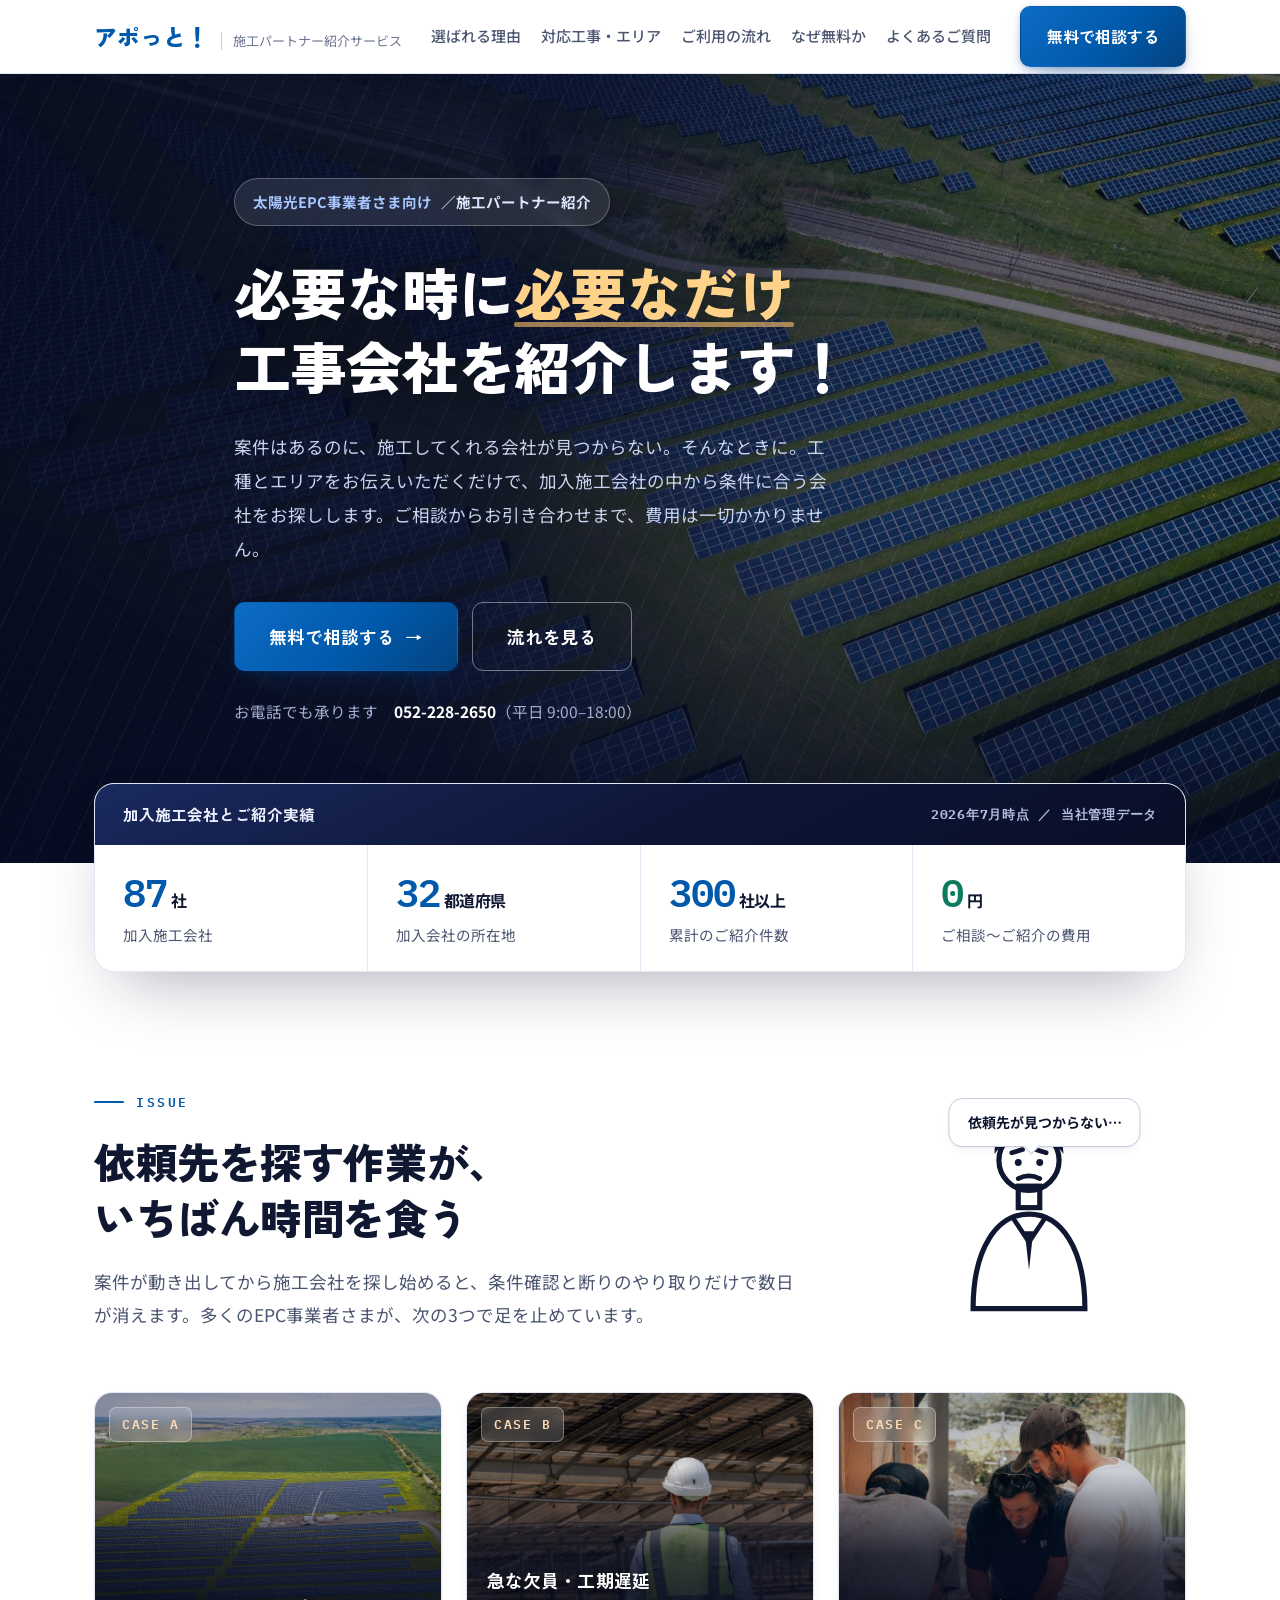
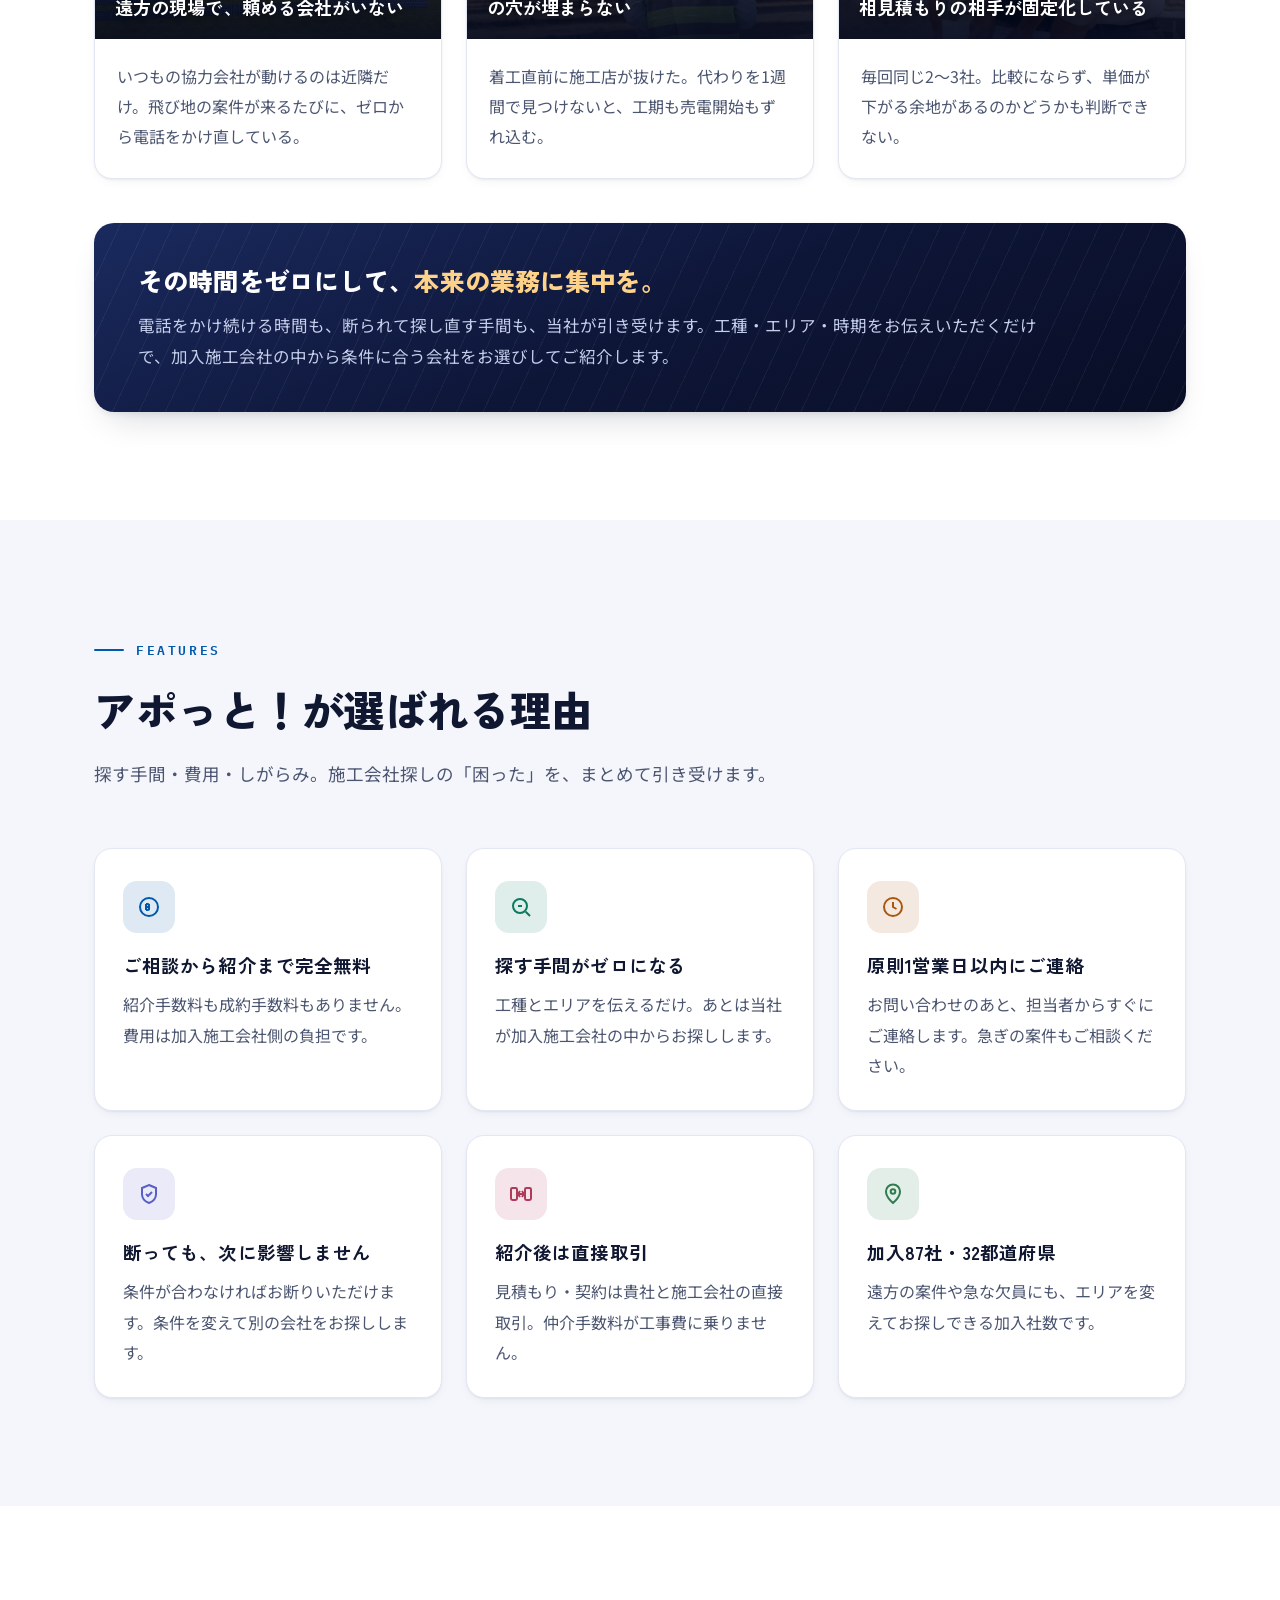
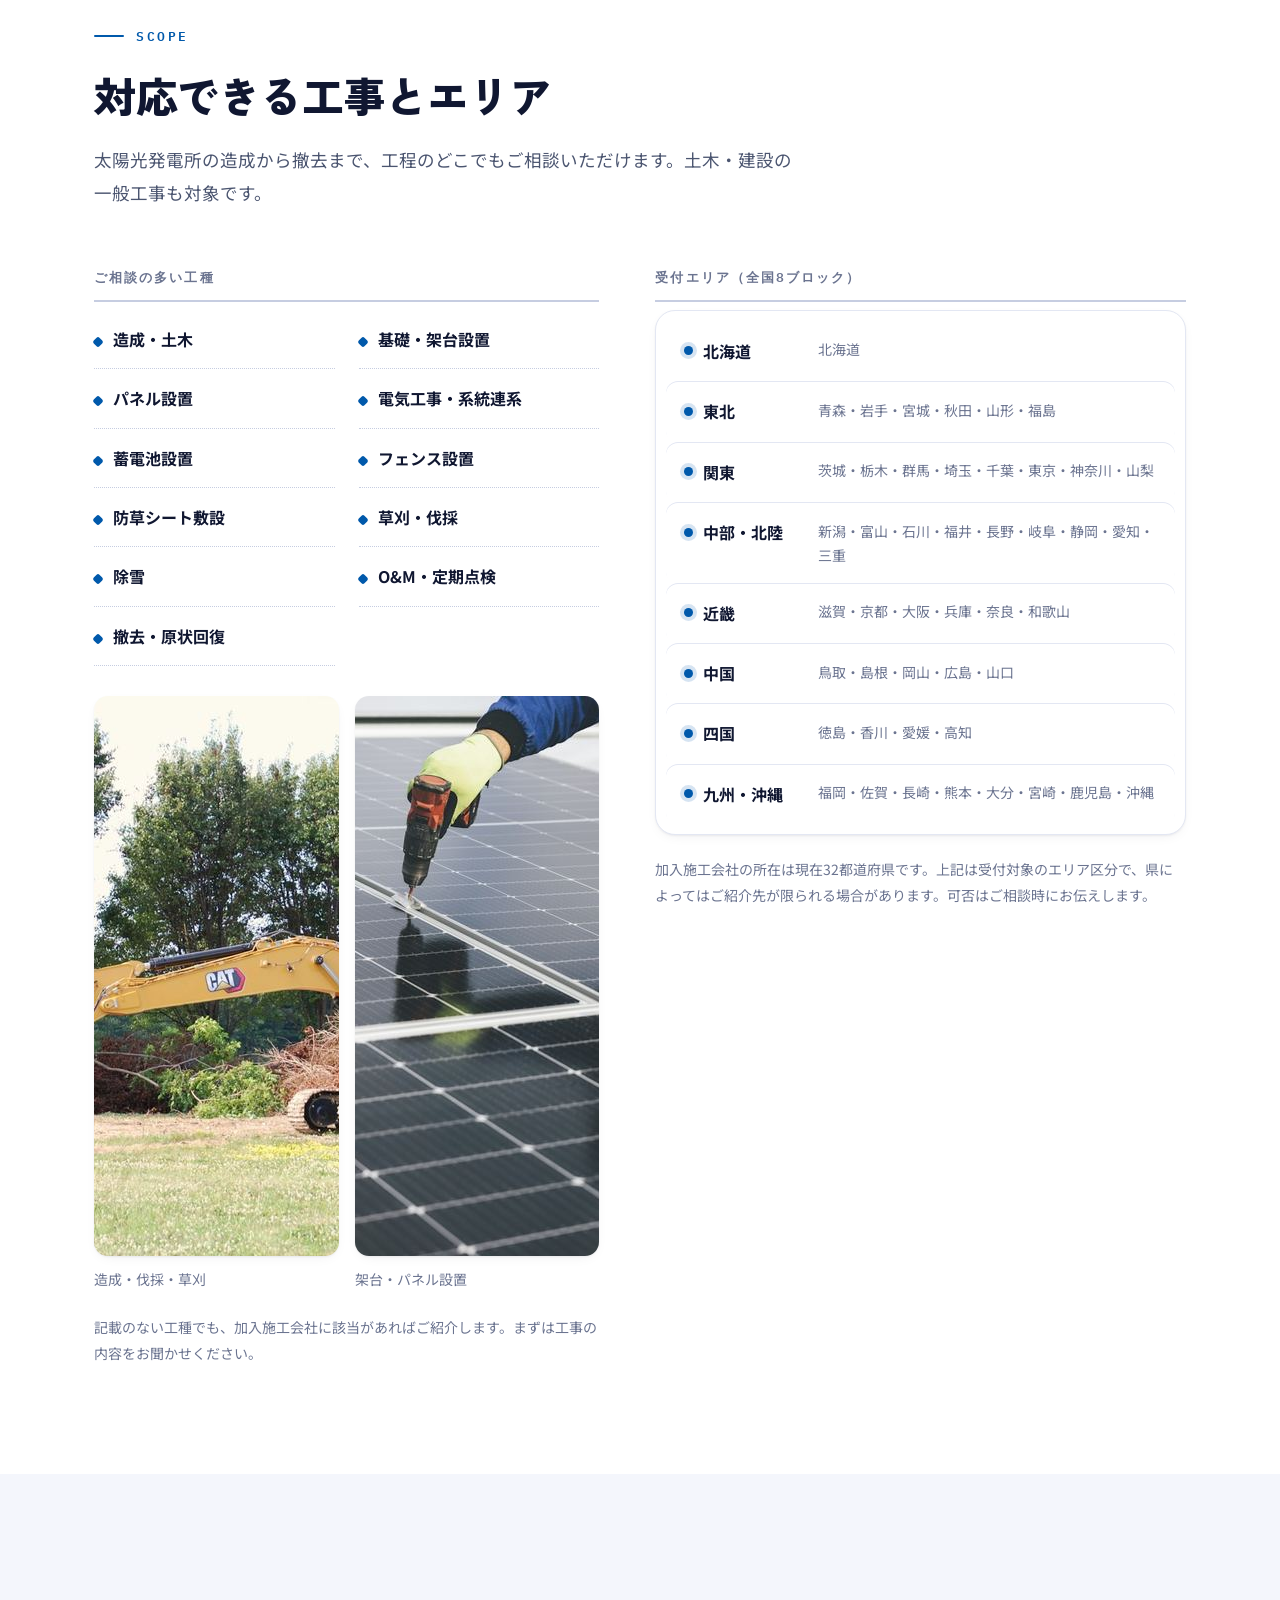
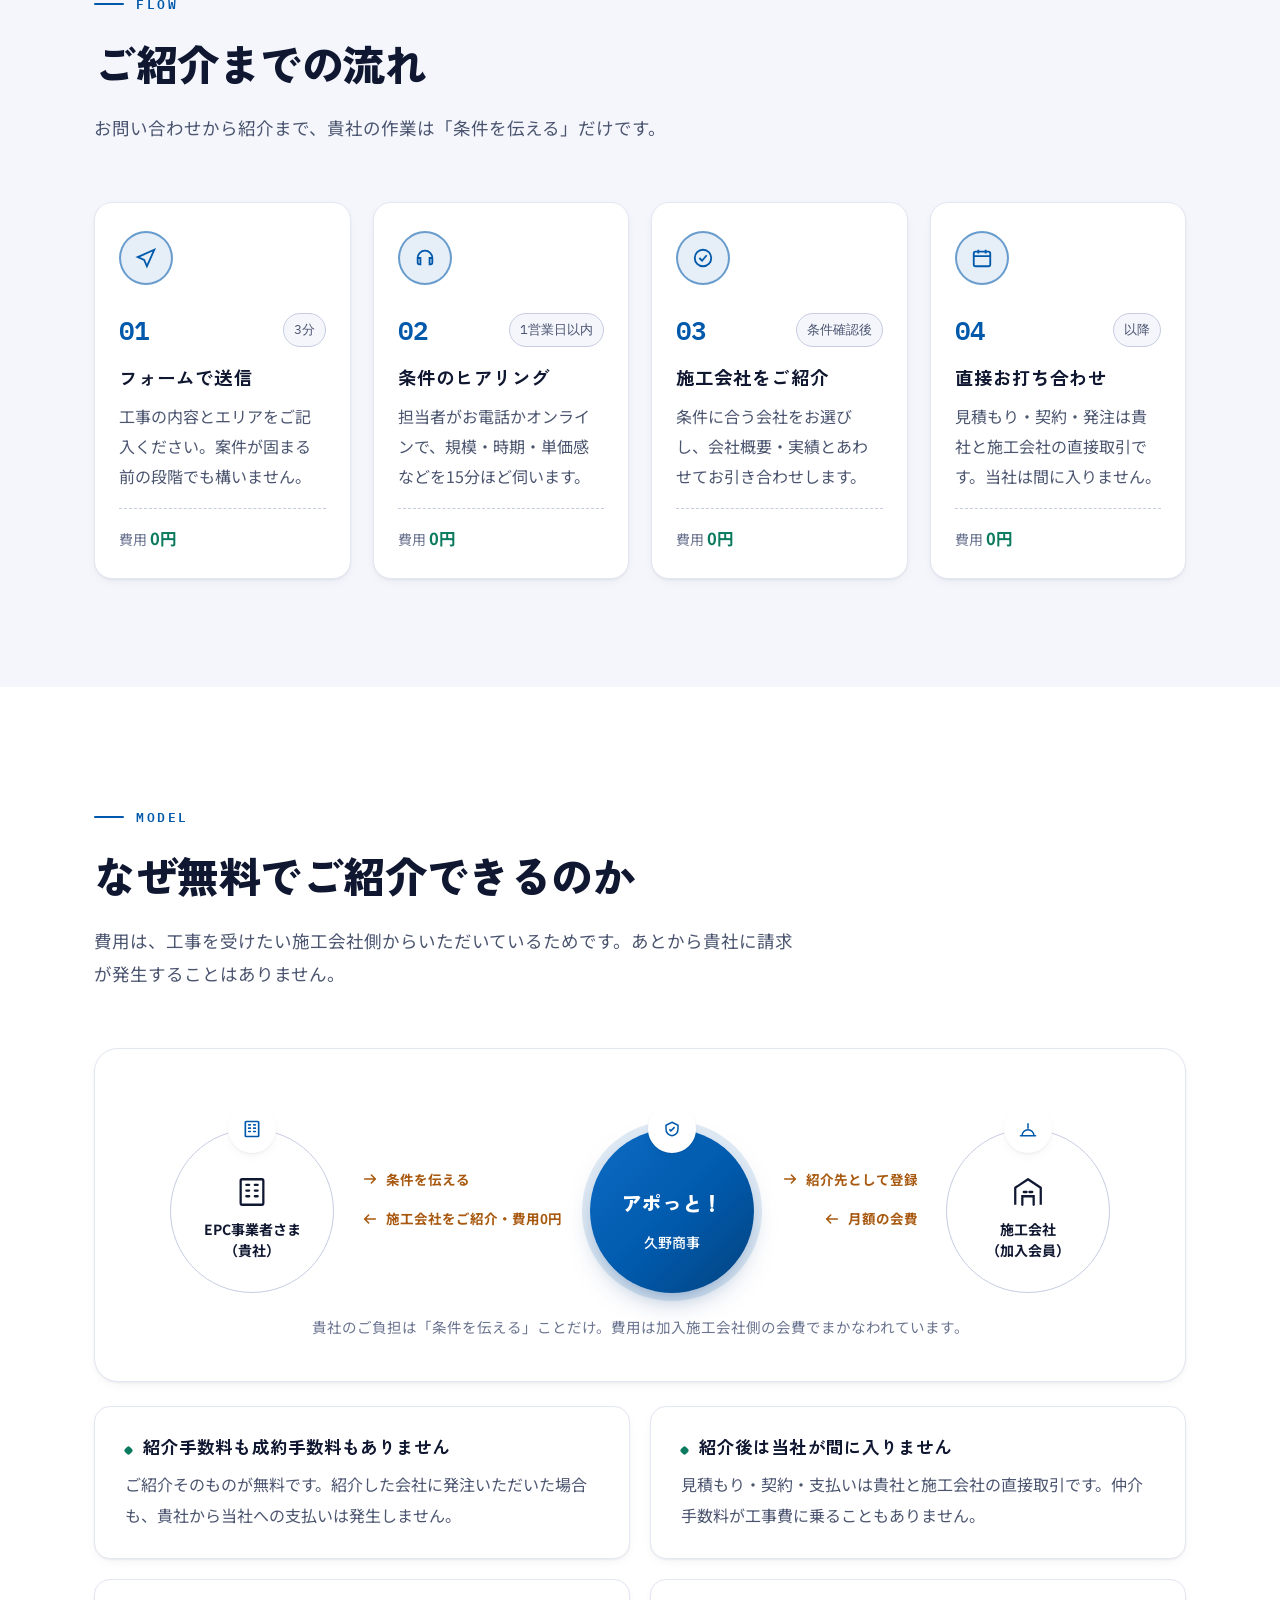
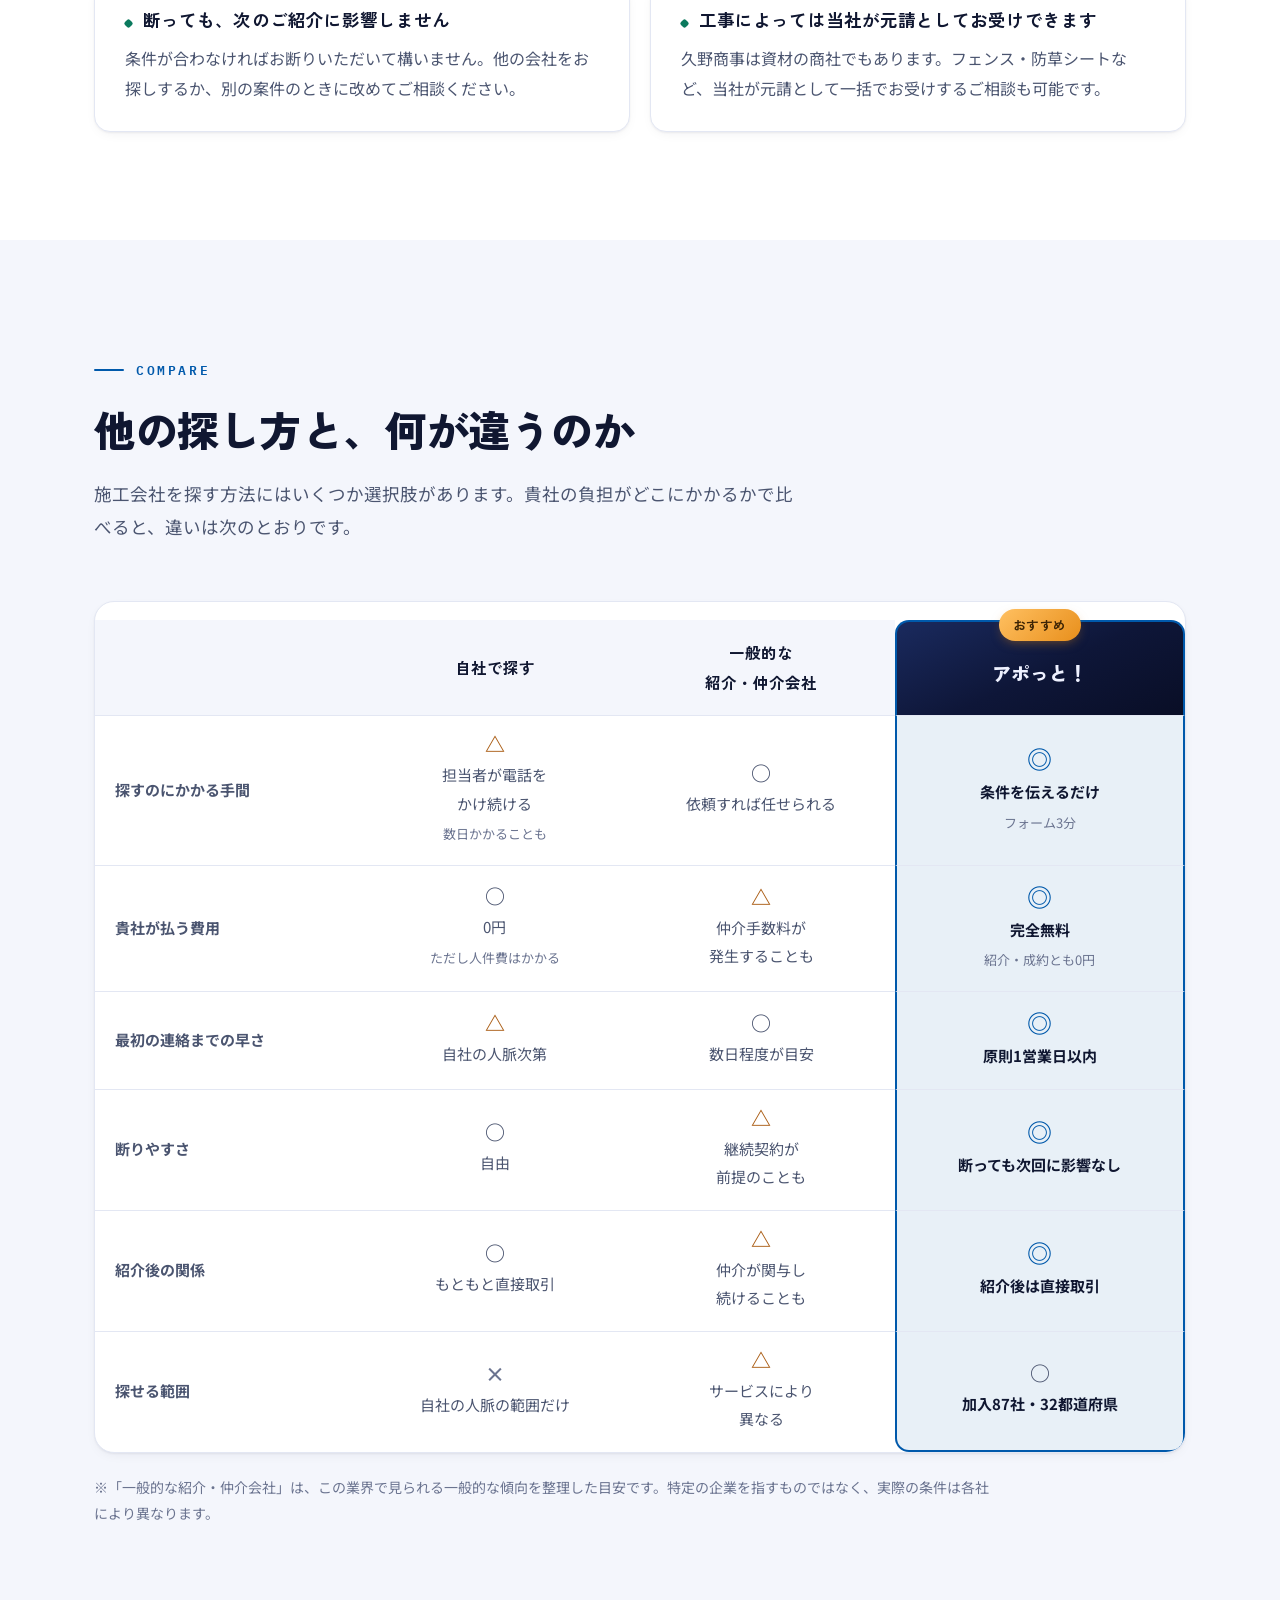
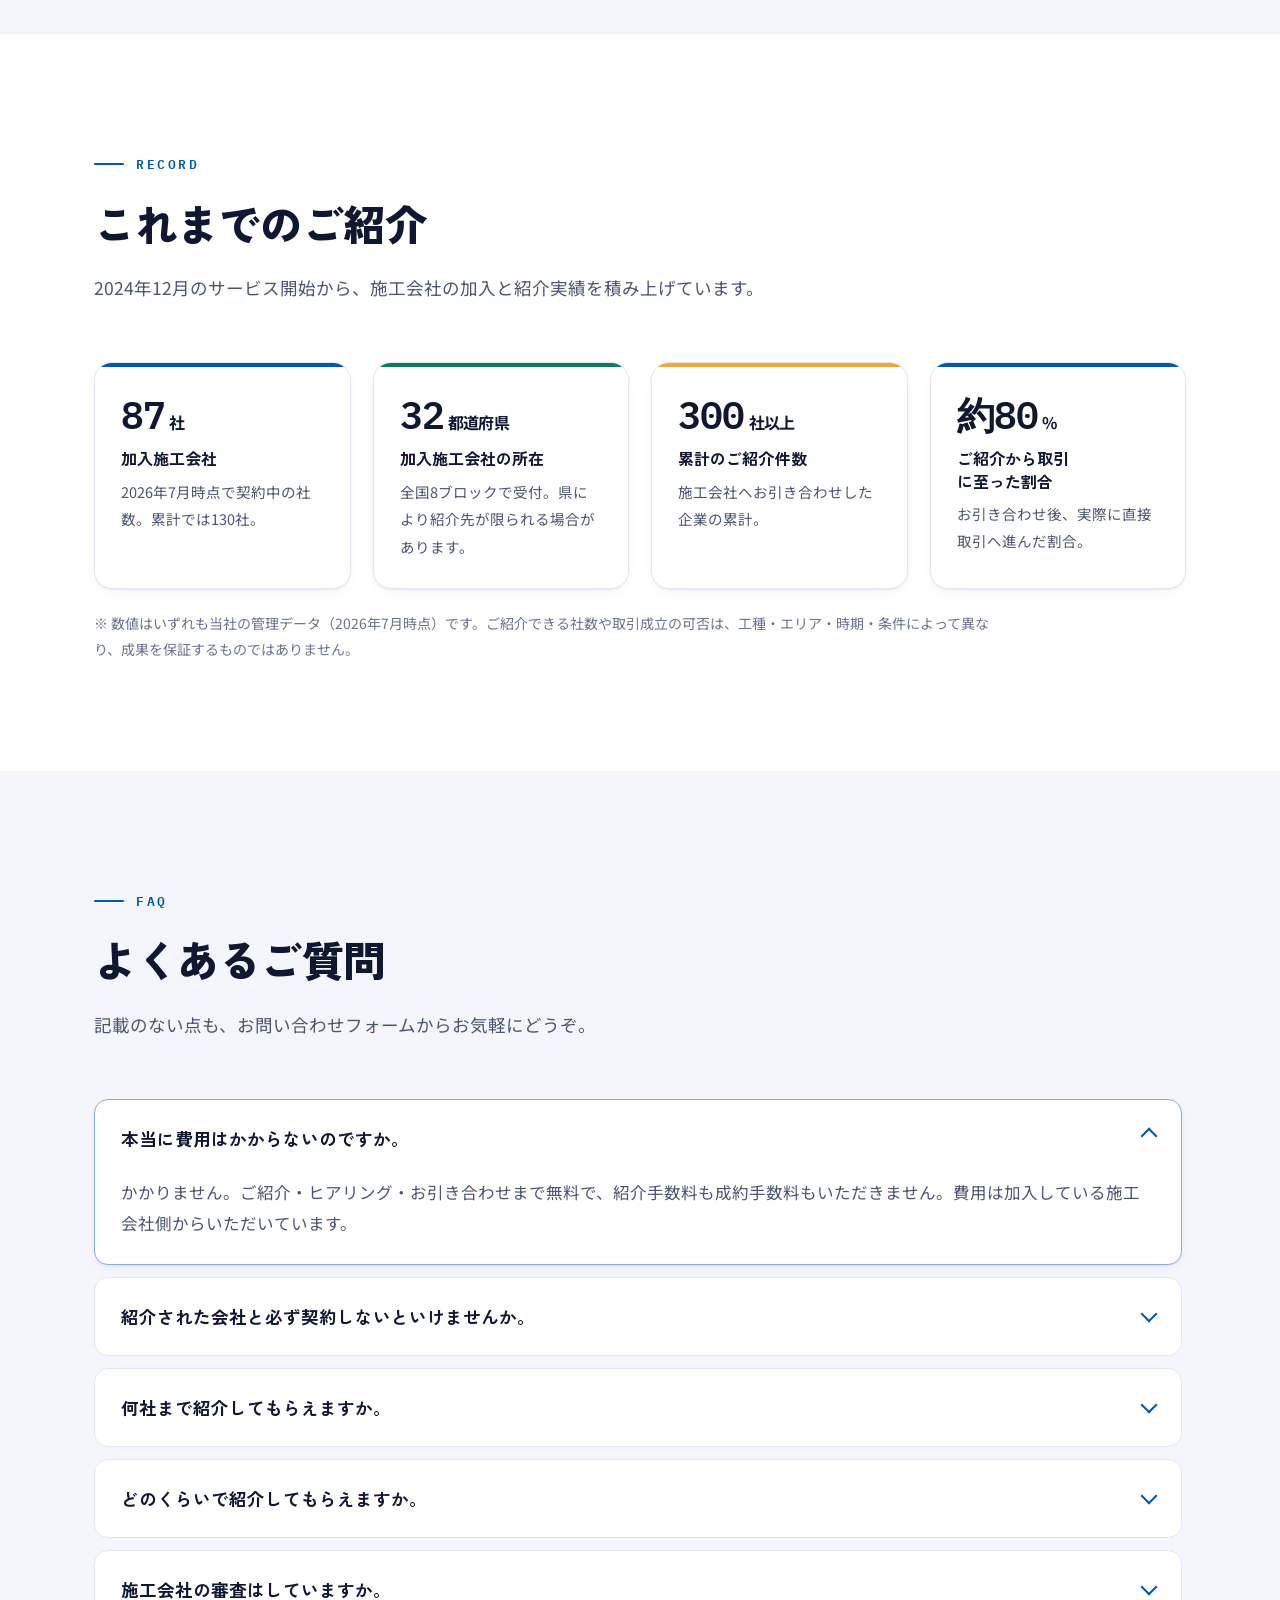
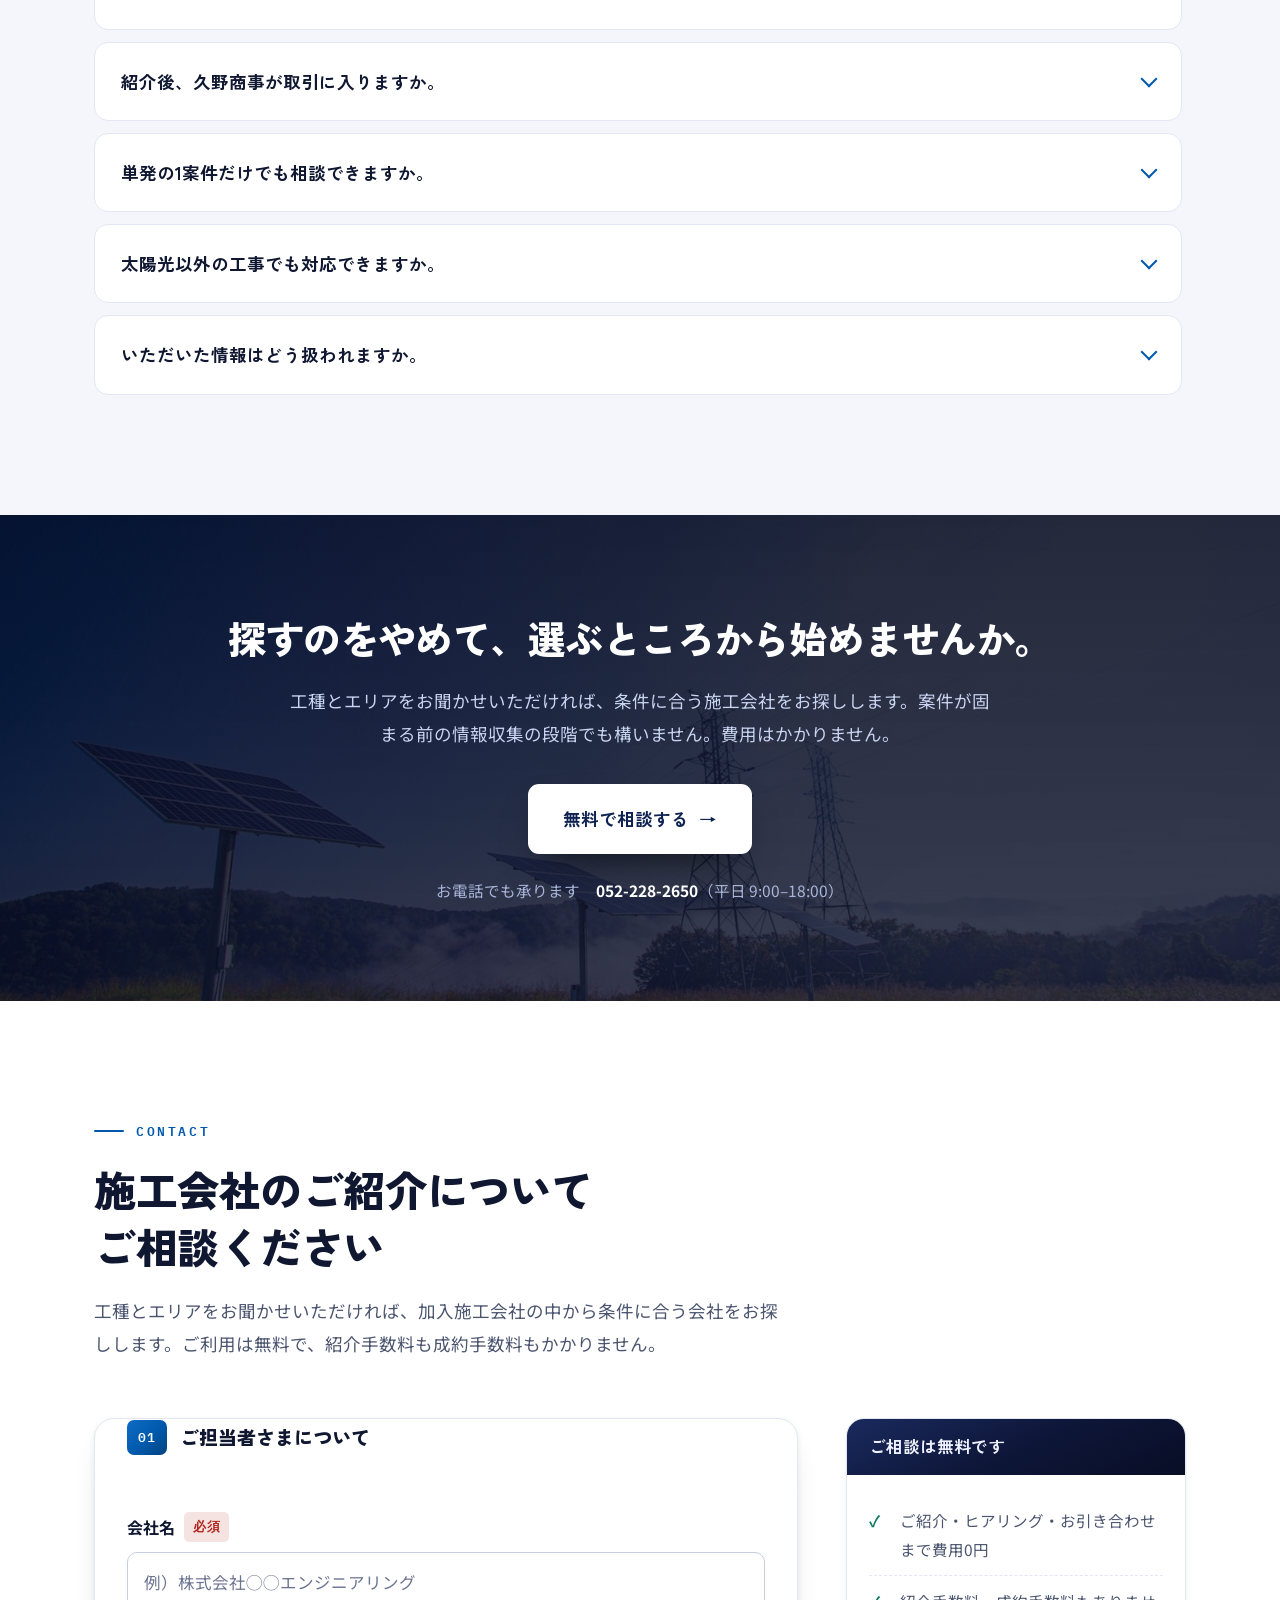
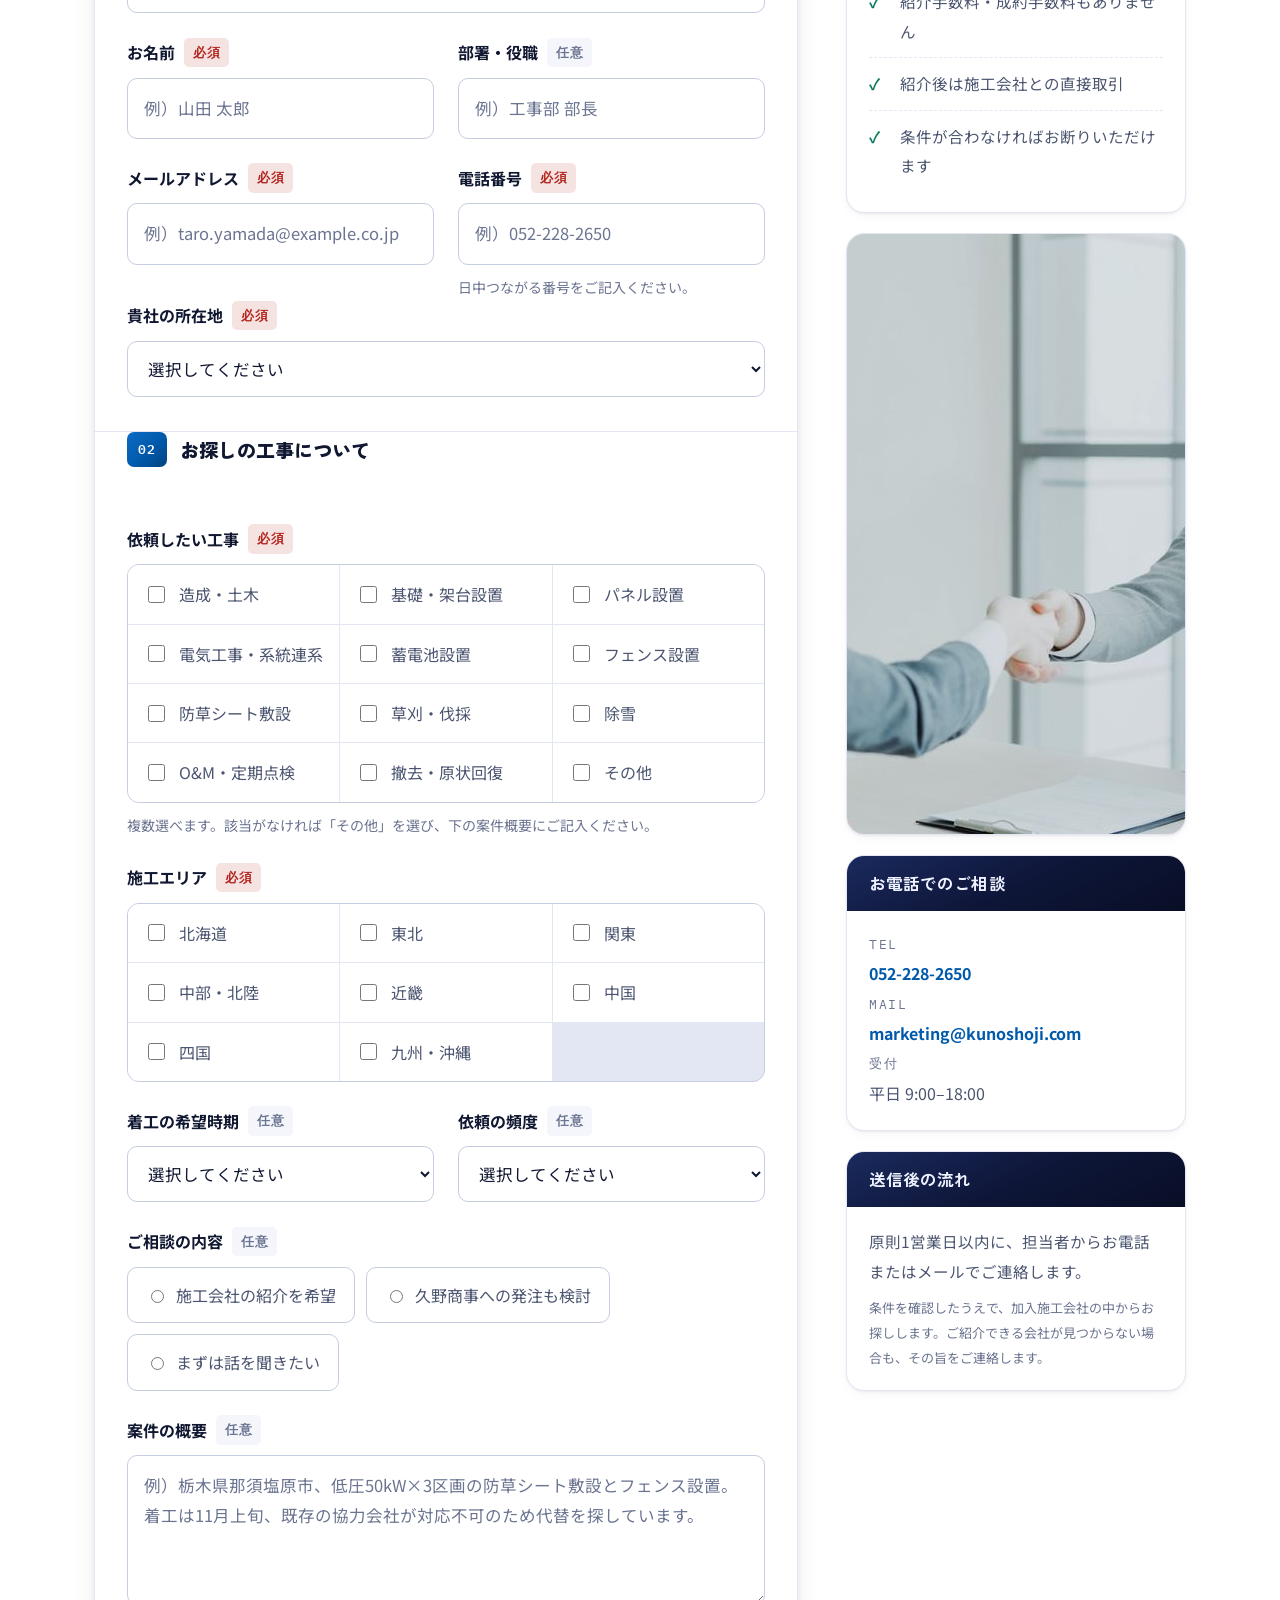
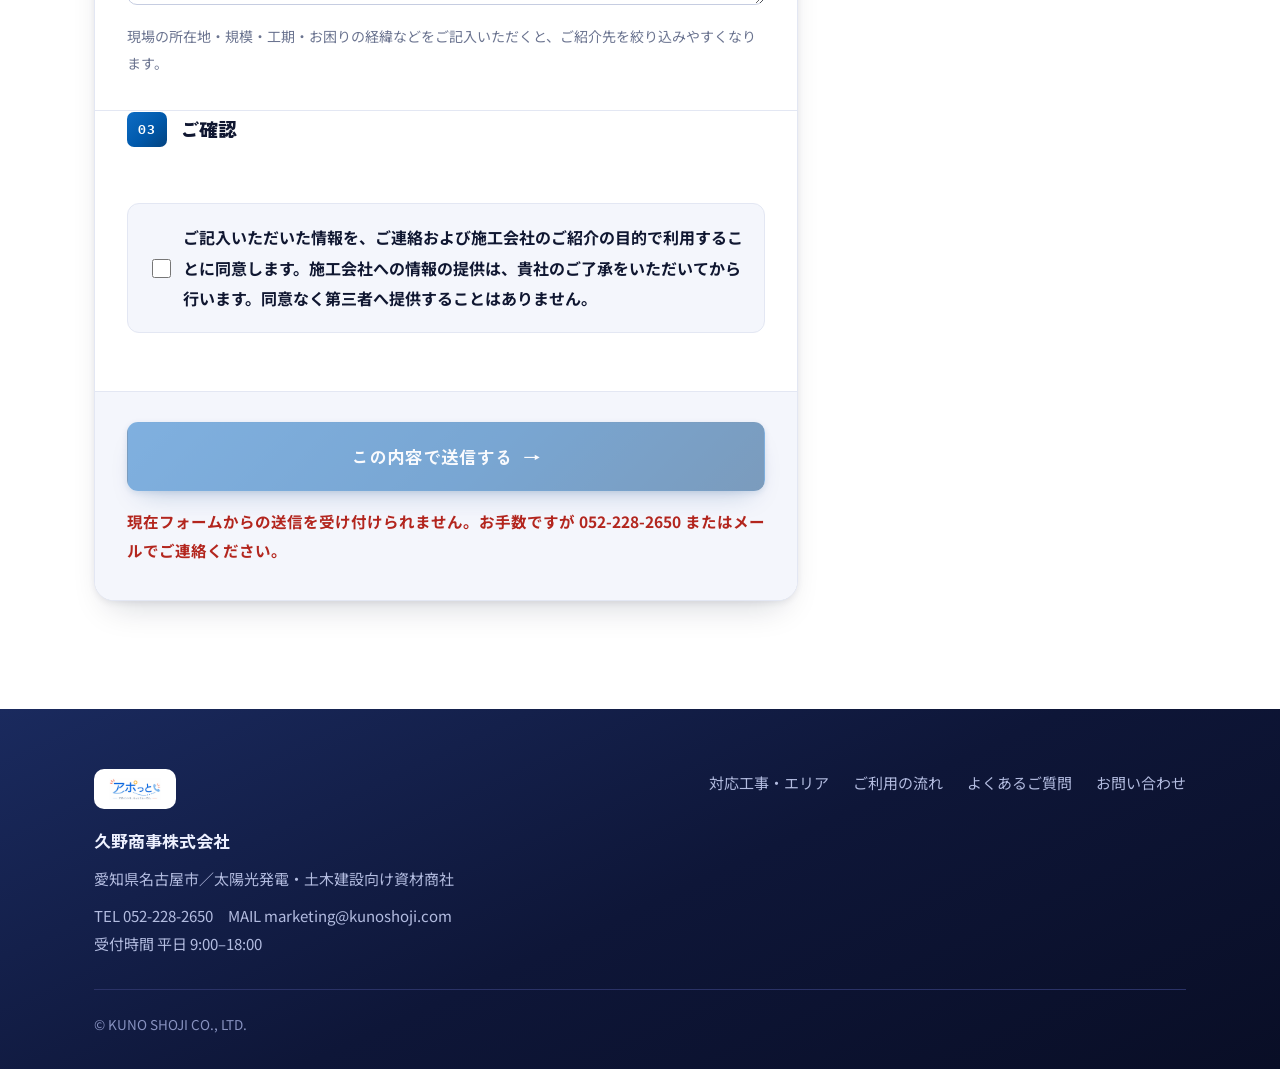
==== index.html @ 382a8970 "アポっと！施工パートナー紹介LP 初版" ====
<!DOCTYPE html>
<html lang="ja">
<head>
<meta charset="UTF-8">
<meta name="viewport" content="width=device-width, initial-scale=1">
<title>必要な時に必要なだけ工事会社を紹介します｜施工パートナー紹介｜アポっと！</title>
<meta name="description" content="太陽光・土木の施工会社を全国から無料でご紹介します。必要な時に、必要な数だけ。ご紹介後は直接取引で、当社への手数料はかかりません。造成・架台・電気工事・フェンス・防草シート・草刈まで対応します。">
<meta property="og:type" content="website">
<meta property="og:title" content="必要な時に必要なだけ工事会社を紹介します｜アポっと！">
<meta property="og:description" content="太陽光・土木の施工会社を全国から無料でご紹介。ご紹介後は直接取引、手数料0円。">
<meta property="og:image" content="assets/img/hero-solar.jpg">
<meta property="og:locale" content="ja_JP">
<link rel="preconnect" href="https://fonts.googleapis.com">
<link rel="preconnect" href="https://fonts.gstatic.com" crossorigin>
<link href="https://fonts.googleapis.com/css2?family=Zen+Kaku+Gothic+New:wght@700;900&family=Noto+Sans+JP:wght@400;500;700&family=IBM+Plex+Mono:wght@500;600&display=swap" rel="stylesheet">
<link rel="stylesheet" href="assets/style.css">
</head>
<body>

<!-- 困っている担当者のイラスト（ISSUEで使用） -->
<svg width="0" height="0" style="position:absolute" aria-hidden="true">
  <defs>
    <symbol id="persona-worried" viewBox="0 0 80 100">
      <path d="M24,26 C24,14 32,8 40,8 C48,8 56,14 56,26 C52,20 46,17 40,17 C34,17 28,20 24,26 Z" fill="currentColor"/>
      <circle cx="40" cy="29" r="14" fill="none" stroke="currentColor" stroke-width="2.4"/>
      <rect x="35" y="41" width="10" height="10" fill="none" stroke="currentColor" stroke-width="2.4"/>
      <path d="M32,25.5 L37,24" stroke="currentColor" stroke-width="2.2" stroke-linecap="round"/>
      <path d="M43,24 L48,25.5" stroke="currentColor" stroke-width="2.2" stroke-linecap="round"/>
      <circle cx="35" cy="30" r="1.6" fill="currentColor"/>
      <circle cx="45" cy="30" r="1.6" fill="currentColor"/>
      <path d="M35,37.5 Q40,35 45,37.5" fill="none" stroke="currentColor" stroke-width="2.2" stroke-linecap="round"/>
      <path d="M14,98 C14,70 25,54 40,54 C55,54 66,70 66,98 Z" fill="none" stroke="currentColor" stroke-width="2.4"/>
      <path d="M32,55 L40,67 L48,55" fill="none" stroke="currentColor" stroke-width="2.2"/>
      <path d="M38,62 L42,62 L40,80 Z" fill="currentColor"/>
    </symbol>
  </defs>
</svg>

<header class="site">
  <div class="site-inner">
    <a class="brand" href="#top">
      <span class="brand-mark">アポっと！</span>
      <span class="brand-sub">施工パートナー紹介サービス</span>
    </a>
    <nav class="primary">
      <a href="#features">選ばれる理由</a>
      <a href="#scope">対応工事・エリア</a>
      <a href="#flow">ご利用の流れ</a>
      <a href="#model">なぜ無料か</a>
      <a href="#faq">よくあるご質問</a>
    </nav>
    <a class="btn btn-primary" href="#contact">無料で相談する</a>
  </div>
</header>

<main id="top">

  <!-- ============ ヒーロー ============ -->
  <section class="hero">
    <div class="hero-bg">
      <img src="assets/img/hero-solar.jpg" width="1600" height="1000"
           alt="緑地に整然と並ぶ野立て太陽光発電所を上空から見た様子">
    </div>
    <div class="wrap hero-inner">
      <span class="badge"><b>太陽光EPC事業者さま向け</b><span class="badge-sub">／施工パートナー紹介</span></span>
      <h1>必要な時に<mark>必要なだけ</mark><br>工事会社を紹介します！</h1>
      <p class="hero-lead">
        案件はあるのに、施工してくれる会社が見つからない。そんなときに。工種とエリアをお伝えいただくだけで、加入施工会社の中から条件に合う会社をお探しします。ご相談からお引き合わせまで、費用は一切かかりません。
      </p>
      <div class="hero-cta">
        <a class="btn btn-primary btn-lg" href="#contact">無料で相談する<span class="arw">→</span></a>
        <a class="btn btn-ghost btn-lg" href="#flow">流れを見る</a>
      </div>
      <p class="hero-tel">お電話でも承ります　<a href="tel:0522282650">052-228-2650</a>（平日 9:00–18:00）</p>
    </div>
  </section>

  <!-- ヒーローの下端にまたがる実績バー -->
  <div class="stat-strip">
    <div class="wrap">
      <div class="stat-bar">
        <div class="stat-bar-head">
          <span>加入施工会社とご紹介実績</span>
          <span class="when">2026年7月時点 ／ 当社管理データ</span>
        </div>
        <div class="stat-bar-body">
          <div class="stat-cell"><b>87<span class="unit">社</span></b><span class="lb">加入施工会社</span></div>
          <div class="stat-cell"><b>32<span class="unit">都道府県</span></b><span class="lb">加入会社の所在地</span></div>
          <div class="stat-cell"><b>300<span class="unit">社以上</span></b><span class="lb">累計のご紹介件数</span></div>
          <div class="stat-cell"><b>0<span class="unit">円</span></b><span class="lb">ご相談〜ご紹介の費用</span></div>
        </div>
      </div>
    </div>
  </div>

  <!-- ============ ISSUE ============ -->
  <section class="section" id="issue">
    <div class="wrap">
      <div class="issue-hero">
        <div class="section-head" style="margin-bottom:0;">
          <span class="eyebrow">ISSUE</span>
          <h2>依頼先を探す作業が、いちばん時間を食う</h2>
          <p>案件が動き出してから施工会社を探し始めると、条件確認と断りのやり取りだけで数日が消えます。多くのEPC事業者さまが、次の3つで足を止めています。</p>
        </div>
        <div class="issue-figure">
          <div class="speech-bubble">依頼先が見つからない…</div>
          <svg class="persona-lg" viewBox="0 0 80 100" role="img" aria-label="施工会社を探せず困っている担当者のイラスト"><use href="#persona-worried"/></svg>
        </div>
      </div>

      <div class="case-grid">
        <article class="case">
          <div class="case-photo">
            <img src="assets/img/case-far.jpg" width="900" height="560" loading="lazy"
                 alt="田園地帯に広がる野立て太陽光発電所を上空から見た様子">
            <span class="case-tag">CASE A</span>
            <h3 class="case-head">遠方の現場で、頼める会社がいない</h3>
          </div>
          <div class="case-body">
            <p>いつもの協力会社が動けるのは近隣だけ。飛び地の案件が来るたびに、ゼロから電話をかけ直している。</p>
          </div>
        </article>

        <article class="case">
          <div class="case-photo">
            <img src="assets/img/case-crew.jpg" width="900" height="560" loading="lazy"
                 alt="ヘルメットと安全ベストを着けた作業員が太陽光の架台列を確認している様子">
            <span class="case-tag">CASE B</span>
            <h3 class="case-head">急な欠員・工期遅延の穴が埋まらない</h3>
          </div>
          <div class="case-body">
            <p>着工直前に施工店が抜けた。代わりを1週間で見つけないと、工期も売電開始もずれ込む。</p>
          </div>
        </article>

        <article class="case">
          <div class="case-photo">
            <img src="assets/img/case-quote.jpg" width="900" height="560" loading="lazy"
                 alt="現場で図面を広げて打ち合わせをする3人">
            <span class="case-tag">CASE C</span>
            <h3 class="case-head">相見積もりの相手が固定化している</h3>
          </div>
          <div class="case-body">
            <p>毎回同じ2〜3社。比較にならず、単価が下がる余地があるのかどうかも判断できない。</p>
          </div>
        </article>
      </div>

      <div class="callout">
        <h3>その時間をゼロにして、<em>本来の業務に集中を。</em></h3>
        <p>電話をかけ続ける時間も、断られて探し直す手間も、当社が引き受けます。工種・エリア・時期をお伝えいただくだけで、加入施工会社の中から条件に合う会社をお選びしてご紹介します。</p>
      </div>
    </div>
  </section>

  <!-- ============ FEATURES ============ -->
  <section class="section alt" id="features">
    <div class="wrap">
      <div class="section-head">
        <span class="eyebrow">FEATURES</span>
        <h2>アポっと！が選ばれる理由</h2>
        <p>探す手間・費用・しがらみ。施工会社探しの「困った」を、まとめて引き受けます。</p>
      </div>

      <div class="feat-grid">
        <div class="feat-card" style="--card-color:#0059ab">
          <div class="feat-icon"><svg width="24" height="24" viewBox="0 0 24 24" fill="none" stroke="currentColor" stroke-width="2" aria-hidden="true"><circle cx="12" cy="12" r="9"/><path d="M9 9h1.5a1.5 1.5 0 0 1 0 3H9m0 0h1.5a1.5 1.5 0 0 1 0 3H9M9 9v6M12 9v6"/></svg></div>
          <h3>ご相談から紹介まで完全無料</h3>
          <p>紹介手数料も成約手数料もありません。費用は加入施工会社側の負担です。</p>
        </div>

        <div class="feat-card" style="--card-color:#0b7a5e">
          <div class="feat-icon"><svg width="24" height="24" viewBox="0 0 24 24" fill="none" stroke="currentColor" stroke-width="2" aria-hidden="true"><circle cx="11" cy="11" r="7"/><path d="M21 21l-4.3-4.3M9 11h4"/></svg></div>
          <h3>探す手間がゼロになる</h3>
          <p>工種とエリアを伝えるだけ。あとは当社が加入施工会社の中からお探しします。</p>
        </div>

        <div class="feat-card" style="--card-color:#a8590f">
          <div class="feat-icon"><svg width="24" height="24" viewBox="0 0 24 24" fill="none" stroke="currentColor" stroke-width="2" aria-hidden="true"><circle cx="12" cy="12" r="9"/><path d="M12 7v5l3.5 2"/></svg></div>
          <h3>原則1営業日以内にご連絡</h3>
          <p>お問い合わせのあと、担当者からすぐにご連絡します。急ぎの案件もご相談ください。</p>
        </div>

        <div class="feat-card" style="--card-color:#5a5fc7">
          <div class="feat-icon"><svg width="24" height="24" viewBox="0 0 24 24" fill="none" stroke="currentColor" stroke-width="2" aria-hidden="true"><path d="M12 3l7 3v6c0 4.5-3 7.5-7 9-4-1.5-7-4.5-7-9V6l7-3z"/><path d="M9 12l2 2 4-4"/></svg></div>
          <h3>断っても、次に影響しません</h3>
          <p>条件が合わなければお断りいただけます。条件を変えて別の会社をお探しします。</p>
        </div>

        <div class="feat-card" style="--card-color:#b03a5b">
          <div class="feat-icon"><svg width="24" height="24" viewBox="0 0 24 24" fill="none" stroke="currentColor" stroke-width="2" aria-hidden="true"><path d="M9 12h6M11 9l-2 3 2 3M13 9l2 3-2 3"/><rect x="2" y="6" width="6" height="12" rx="1.4"/><rect x="16" y="6" width="6" height="12" rx="1.4"/></svg></div>
          <h3>紹介後は直接取引</h3>
          <p>見積もり・契約は貴社と施工会社の直接取引。仲介手数料が工事費に乗りません。</p>
        </div>

        <div class="feat-card" style="--card-color:#2f7d4f">
          <div class="feat-icon"><svg width="24" height="24" viewBox="0 0 24 24" fill="none" stroke="currentColor" stroke-width="2" aria-hidden="true"><path d="M12 21s7-6.1 7-11.5A7 7 0 0 0 5 9.5C5 14.9 12 21 12 21z"/><circle cx="12" cy="9.5" r="2.3"/></svg></div>
          <h3>加入87社・32都道府県</h3>
          <p>遠方の案件や急な欠員にも、エリアを変えてお探しできる加入社数です。</p>
        </div>
      </div>
    </div>
  </section>

  <!-- ============ SCOPE ============ -->
  <section class="section" id="scope">
    <div class="wrap">
      <div class="section-head">
        <span class="eyebrow">SCOPE</span>
        <h2>対応できる工事とエリア</h2>
        <p>太陽光発電所の造成から撤去まで、工程のどこでもご相談いただけます。土木・建設の一般工事も対象です。</p>
      </div>

      <div class="scope-grid">
        <div>
          <h3 class="sub-h">ご相談の多い工種</h3>
          <div class="work-grid">
            <div class="work-item">造成・土木</div>
            <div class="work-item">基礎・架台設置</div>
            <div class="work-item">パネル設置</div>
            <div class="work-item">電気工事・系統連系</div>
            <div class="work-item">蓄電池設置</div>
            <div class="work-item">フェンス設置</div>
            <div class="work-item">防草シート敷設</div>
            <div class="work-item">草刈・伐採</div>
            <div class="work-item">除雪</div>
            <div class="work-item">O&amp;M・定期点検</div>
            <div class="work-item">撤去・原状回復</div>
          </div>

          <div class="scope-photos">
            <figure>
              <div class="ph"><img src="assets/img/scope-civil.jpg" width="900" height="560" loading="lazy"
                   alt="草地で伐採した枝を処理するショベルカー"></div>
              <figcaption>造成・伐採・草刈</figcaption>
            </figure>
            <figure>
              <div class="ph"><img src="assets/img/scope-install.jpg" width="900" height="560" loading="lazy"
                   alt="太陽光パネルを電動ドライバーで固定している作業の手元"></div>
              <figcaption>架台・パネル設置</figcaption>
            </figure>
          </div>

          <p class="note">記載のない工種でも、加入施工会社に該当があればご紹介します。まずは工事の内容をお聞かせください。</p>
        </div>

        <div>
          <h3 class="sub-h">受付エリア（全国8ブロック）</h3>
          <div class="area-board">
            <div class="area-list">
              <div class="area-row"><span class="blk">北海道</span><span class="pref">北海道</span></div>
              <div class="area-row"><span class="blk">東北</span><span class="pref">青森・岩手・宮城・秋田・山形・福島</span></div>
              <div class="area-row"><span class="blk">関東</span><span class="pref">茨城・栃木・群馬・埼玉・千葉・東京・神奈川・山梨</span></div>
              <div class="area-row"><span class="blk">中部・北陸</span><span class="pref">新潟・富山・石川・福井・長野・岐阜・静岡・愛知・三重</span></div>
              <div class="area-row"><span class="blk">近畿</span><span class="pref">滋賀・京都・大阪・兵庫・奈良・和歌山</span></div>
              <div class="area-row"><span class="blk">中国</span><span class="pref">鳥取・島根・岡山・広島・山口</span></div>
              <div class="area-row"><span class="blk">四国</span><span class="pref">徳島・香川・愛媛・高知</span></div>
              <div class="area-row"><span class="blk">九州・沖縄</span><span class="pref">福岡・佐賀・長崎・熊本・大分・宮崎・鹿児島・沖縄</span></div>
            </div>
          </div>
          <p class="note">加入施工会社の所在は現在32都道府県です。上記は受付対象のエリア区分で、県によってはご紹介先が限られる場合があります。可否はご相談時にお伝えします。</p>
        </div>
      </div>
    </div>
  </section>

  <!-- ============ FLOW ============ -->
  <section class="section alt" id="flow">
    <div class="wrap">
      <div class="section-head">
        <span class="eyebrow">FLOW</span>
        <h2>ご紹介までの流れ</h2>
        <p>お問い合わせから紹介まで、貴社の作業は「条件を伝える」だけです。</p>
      </div>

      <ol class="flow-grid">
        <li class="flow-step">
          <div class="flow-icon"><svg width="22" height="22" viewBox="0 0 24 24" fill="none" stroke="currentColor" stroke-width="2" aria-hidden="true"><path d="M3 11l18-8-8 18-3-7-7-3z"/></svg></div>
          <div class="flow-top"><span class="flow-num">01</span><span class="flow-time">3分</span></div>
          <h3>フォームで送信</h3>
          <p>工事の内容とエリアをご記入ください。案件が固まる前の段階でも構いません。</p>
          <div class="flow-cost">費用 <b>0円</b></div>
        </li>
        <li class="flow-step">
          <div class="flow-icon"><svg width="22" height="22" viewBox="0 0 24 24" fill="none" stroke="currentColor" stroke-width="2" aria-hidden="true"><path d="M4 12a8 8 0 0 1 16 0v5a2 2 0 0 1-2 2h-1v-7h3M4 17v-5h3v7H6a2 2 0 0 1-2-2z"/></svg></div>
          <div class="flow-top"><span class="flow-num">02</span><span class="flow-time">1営業日以内</span></div>
          <h3>条件のヒアリング</h3>
          <p>担当者がお電話かオンラインで、規模・時期・単価感などを15分ほど伺います。</p>
          <div class="flow-cost">費用 <b>0円</b></div>
        </li>
        <li class="flow-step">
          <div class="flow-icon"><svg width="22" height="22" viewBox="0 0 24 24" fill="none" stroke="currentColor" stroke-width="2" aria-hidden="true"><circle cx="12" cy="12" r="9"/><path d="M8 12l3 3 5-6"/></svg></div>
          <div class="flow-top"><span class="flow-num">03</span><span class="flow-time">条件確認後</span></div>
          <h3>施工会社をご紹介</h3>
          <p>条件に合う会社をお選びし、会社概要・実績とあわせてお引き合わせします。</p>
          <div class="flow-cost">費用 <b>0円</b></div>
        </li>
        <li class="flow-step">
          <div class="flow-icon"><svg width="22" height="22" viewBox="0 0 24 24" fill="none" stroke="currentColor" stroke-width="2" aria-hidden="true"><rect x="3" y="5" width="18" height="16" rx="2"/><path d="M3 10h18M8 3v4M16 3v4"/></svg></div>
          <div class="flow-top"><span class="flow-num">04</span><span class="flow-time">以降</span></div>
          <h3>直接お打ち合わせ</h3>
          <p>見積もり・契約・発注は貴社と施工会社の直接取引です。当社は間に入りません。</p>
          <div class="flow-cost">費用 <b>0円</b></div>
        </li>
      </ol>
    </div>
  </section>

  <!-- ============ MODEL ============ -->
  <section class="section" id="model">
    <div class="wrap">
      <div class="section-head">
        <span class="eyebrow">MODEL</span>
        <h2>なぜ無料でご紹介できるのか</h2>
        <p>費用は、工事を受けたい施工会社側からいただいているためです。あとから貴社に請求が発生することはありません。</p>
      </div>

      <figure class="kuno-panel" role="img"
              aria-label="EPC事業者さまは費用0円で条件を伝えて施工会社の紹介を受け、施工会社は月額の会費を払って紹介先として登録する。お金の流れが左右で非対称になっている図">
        <div class="kuno-row">
          <div class="kuno-node">
            <div class="kuno-badge"><svg width="20" height="20" viewBox="0 0 24 24" fill="none" stroke="currentColor" stroke-width="2" aria-hidden="true"><rect x="4" y="3" width="16" height="18" rx="1"/><path d="M8 7h2M14 7h2M8 11h2M14 11h2M8 15h2M14 15h2" stroke-linecap="round"/></svg></div>
            <div class="kuno-circle">
              <svg width="34" height="34" viewBox="0 0 24 24" fill="none" stroke="currentColor" stroke-width="1.6" aria-hidden="true"><rect x="4" y="3" width="16" height="18" rx="1"/><path d="M8 7h2M14 7h2M8 11h2M14 11h2M8 15h2M14 15h2" stroke-linecap="round"/></svg>
              <div class="kuno-label">EPC事業者さま<br>（貴社）</div>
            </div>
          </div>

          <div class="kuno-arrows">
            <div class="kuno-arrow-line"><svg width="16" height="16" viewBox="0 0 24 24" fill="none" stroke="currentColor" stroke-width="2.4" aria-hidden="true"><path d="M4 12h15M14 6l6 6-6 6" stroke-linecap="round" stroke-linejoin="round"/></svg>条件を伝える</div>
            <div class="kuno-arrow-line reverse">施工会社をご紹介・費用0円<svg width="16" height="16" viewBox="0 0 24 24" fill="none" stroke="currentColor" stroke-width="2.4" aria-hidden="true"><path d="M20 12H5M10 6l-6 6 6 6" stroke-linecap="round" stroke-linejoin="round"/></svg></div>
          </div>

          <div class="kuno-node">
            <div class="kuno-badge"><svg width="18" height="18" viewBox="0 0 24 24" fill="none" stroke="currentColor" stroke-width="2" aria-hidden="true"><path d="M8.5 12.5l2 2 5-5M12 3l8 4v5c0 5-3.5 8-8 9-4.5-1-8-4-8-9V7l8-4z"/></svg></div>
            <div class="kuno-circle hub">
              <div class="kuno-hub-mark">アポっと！</div>
              <div class="kuno-label">久野商事</div>
            </div>
          </div>

          <div class="kuno-arrows">
            <div class="kuno-arrow-line"><svg width="16" height="16" viewBox="0 0 24 24" fill="none" stroke="currentColor" stroke-width="2.4" aria-hidden="true"><path d="M4 12h15M14 6l6 6-6 6" stroke-linecap="round" stroke-linejoin="round"/></svg>紹介先として登録</div>
            <div class="kuno-arrow-line reverse">月額の会費<svg width="16" height="16" viewBox="0 0 24 24" fill="none" stroke="currentColor" stroke-width="2.4" aria-hidden="true"><path d="M20 12H5M10 6l-6 6 6 6" stroke-linecap="round" stroke-linejoin="round"/></svg></div>
          </div>

          <div class="kuno-node">
            <div class="kuno-badge"><svg width="18" height="18" viewBox="0 0 24 24" fill="none" stroke="currentColor" stroke-width="2" aria-hidden="true"><path d="M4 21a8 8 0 0 1 16 0M2 21h20M12 5v6" stroke-linecap="round"/></svg></div>
            <div class="kuno-circle">
              <svg width="34" height="34" viewBox="0 0 24 24" fill="none" stroke="currentColor" stroke-width="1.6" aria-hidden="true"><path d="M3 21V9l9-6 9 6v12" stroke-linejoin="round"/><path d="M8 21v-6h8v6M9 12h2M13 12h2" stroke-linecap="round"/></svg>
              <div class="kuno-label">施工会社<br>（加入会員）</div>
            </div>
          </div>
        </div>
        <figcaption class="kuno-caption">貴社のご負担は「条件を伝える」ことだけ。費用は加入施工会社側の会費でまかなわれています。</figcaption>
      </figure>

      <div class="model-bullets">
        <div class="model-bullet">
          <h3>紹介手数料も成約手数料もありません</h3>
          <p>ご紹介そのものが無料です。紹介した会社に発注いただいた場合も、貴社から当社への支払いは発生しません。</p>
        </div>
        <div class="model-bullet">
          <h3>紹介後は当社が間に入りません</h3>
          <p>見積もり・契約・支払いは貴社と施工会社の直接取引です。仲介手数料が工事費に乗ることもありません。</p>
        </div>
        <div class="model-bullet">
          <h3>断っても、次のご紹介に影響しません</h3>
          <p>条件が合わなければお断りいただいて構いません。他の会社をお探しするか、別の案件のときに改めてご相談ください。</p>
        </div>
        <div class="model-bullet">
          <h3>工事によっては当社が元請としてお受けできます</h3>
          <p>久野商事は資材の商社でもあります。フェンス・防草シートなど、当社が元請として一括でお受けするご相談も可能です。</p>
        </div>
      </div>
    </div>
  </section>

  <!-- ============ COMPARE ============ -->
  <section class="section alt" id="compare">
    <div class="wrap">
      <div class="section-head">
        <span class="eyebrow">COMPARE</span>
        <h2>他の探し方と、何が違うのか</h2>
        <p>施工会社を探す方法にはいくつか選択肢があります。貴社の負担がどこにかかるかで比べると、違いは次のとおりです。</p>
      </div>

      <div class="compare-wrap">
        <table class="compare-table">
          <thead>
            <tr>
              <th class="row-label"></th>
              <th>自社で探す</th>
              <th>一般的な<br>紹介・仲介会社</th>
              <th class="hi"><span class="hi-tag">おすすめ</span><span class="compare-badge">アポっと！</span></th>
            </tr>
          </thead>
          <tbody>
            <tr>
              <td class="row-label">探すのにかかる手間</td>
              <td><span class="mk mk-t">△</span>担当者が電話を<br>かけ続ける<small>数日かかることも</small></td>
              <td><span class="mk mk-o">○</span>依頼すれば任せられる</td>
              <td class="hi"><span class="mk mk-w">◎</span><strong>条件を伝えるだけ</strong><small>フォーム3分</small></td>
            </tr>
            <tr>
              <td class="row-label">貴社が払う費用</td>
              <td><span class="mk mk-o">○</span>0円<small>ただし人件費はかかる</small></td>
              <td><span class="mk mk-t">△</span>仲介手数料が<br>発生することも</td>
              <td class="hi"><span class="mk mk-w">◎</span><strong>完全無料</strong><small>紹介・成約とも0円</small></td>
            </tr>
            <tr>
              <td class="row-label">最初の連絡までの早さ</td>
              <td><span class="mk mk-t">△</span>自社の人脈次第</td>
              <td><span class="mk mk-o">○</span>数日程度が目安</td>
              <td class="hi"><span class="mk mk-w">◎</span><strong>原則1営業日以内</strong></td>
            </tr>
            <tr>
              <td class="row-label">断りやすさ</td>
              <td><span class="mk mk-o">○</span>自由</td>
              <td><span class="mk mk-t">△</span>継続契約が<br>前提のことも</td>
              <td class="hi"><span class="mk mk-w">◎</span><strong>断っても次回に影響なし</strong></td>
            </tr>
            <tr>
              <td class="row-label">紹介後の関係</td>
              <td><span class="mk mk-o">○</span>もともと直接取引</td>
              <td><span class="mk mk-t">△</span>仲介が関与し<br>続けることも</td>
              <td class="hi"><span class="mk mk-w">◎</span><strong>紹介後は直接取引</strong></td>
            </tr>
            <tr>
              <td class="row-label">探せる範囲</td>
              <td><span class="mk mk-x">×</span>自社の人脈の範囲だけ</td>
              <td><span class="mk mk-t">△</span>サービスにより<br>異なる</td>
              <td class="hi"><span class="mk mk-o">○</span><strong>加入87社・32都道府県</strong></td>
            </tr>
          </tbody>
        </table>
      </div>
      <p class="note">※「一般的な紹介・仲介会社」は、この業界で見られる一般的な傾向を整理した目安です。特定の企業を指すものではなく、実際の条件は各社により異なります。</p>
    </div>
  </section>

  <!-- ============ RECORD ============ -->
  <section class="section" id="record">
    <div class="wrap">
      <div class="section-head">
        <span class="eyebrow">RECORD</span>
        <h2>これまでのご紹介</h2>
        <p>2024年12月のサービス開始から、施工会社の加入と紹介実績を積み上げています。</p>
      </div>

      <div class="record-grid">
        <div class="stat">
          <b>87<span class="unit">社</span></b>
          <h4>加入施工会社</h4>
          <p>2026年7月時点で契約中の社数。累計では130社。</p>
        </div>
        <div class="stat">
          <b>32<span class="unit">都道府県</span></b>
          <h4>加入施工会社の所在</h4>
          <p>全国8ブロックで受付。県により紹介先が限られる場合があります。</p>
        </div>
        <div class="stat">
          <b>300<span class="unit">社以上</span></b>
          <h4>累計のご紹介件数</h4>
          <p>施工会社へお引き合わせした企業の累計。</p>
        </div>
        <div class="stat">
          <b>約80<span class="unit">%</span></b>
          <h4>ご紹介から取引に至った割合</h4>
          <p>お引き合わせ後、実際に直接取引へ進んだ割合。</p>
        </div>
      </div>

      <p class="note">※ 数値はいずれも当社の管理データ（2026年7月時点）です。ご紹介できる社数や取引成立の可否は、工種・エリア・時期・条件によって異なり、成果を保証するものではありません。</p>
    </div>
  </section>

  <!-- ============ FAQ ============ -->
  <section class="section alt" id="faq">
    <div class="wrap">
      <div class="section-head">
        <span class="eyebrow">FAQ</span>
        <h2>よくあるご質問</h2>
        <p>記載のない点も、お問い合わせフォームからお気軽にどうぞ。</p>
      </div>

      <div class="faq-list">
        <details class="faq" open>
          <summary>本当に費用はかからないのですか。</summary>
          <p>かかりません。ご紹介・ヒアリング・お引き合わせまで無料で、紹介手数料も成約手数料もいただきません。費用は加入している施工会社側からいただいています。</p>
        </details>
        <details class="faq">
          <summary>紹介された会社と必ず契約しないといけませんか。</summary>
          <p>いいえ。条件が合わなければお断りいただけます。お断りの理由をお聞かせいただければ、条件を変えて別の会社をお探しします。</p>
        </details>
        <details class="faq">
          <summary>何社まで紹介してもらえますか。</summary>
          <p>条件に合う会社があるかぎり、複数社をご紹介できます。相見積もりのために2〜3社をまとめてご紹介することも可能です。</p>
        </details>
        <details class="faq">
          <summary>どのくらいで紹介してもらえますか。</summary>
          <p>お問い合わせから原則1営業日以内にご連絡し、条件を確認したうえでお探しします。実際のご紹介までの日数は、工種・エリア・時期によって変わります。急ぎの場合はその旨をお書き添えください。</p>
        </details>
        <details class="faq">
          <summary>施工会社の審査はしていますか。</summary>
          <p>加入時に会社概要・所在地・対応工種・実績を確認しています。ただし、施工品質や財務状況を当社が保証するものではありません。発注の可否は貴社でご判断ください。判断材料が足りない場合は、追加で確認してお伝えします。</p>
        </details>
        <details class="faq">
          <summary>紹介後、久野商事が取引に入りますか。</summary>
          <p>入りません。見積もり・契約・支払いは貴社と施工会社の直接取引です。ただし、フェンス・防草シートなど当社が元請としてお受けできる工事もありますので、ご希望があればお申し付けください。</p>
        </details>
        <details class="faq">
          <summary>単発の1案件だけでも相談できますか。</summary>
          <p>できます。継続的な協力会社をお探しの場合も、1案件だけの手配も、どちらもご相談いただけます。</p>
        </details>
        <details class="faq">
          <summary>太陽光以外の工事でも対応できますか。</summary>
          <p>対応できます。土木・造成・外構など、太陽光以外の工事もご相談ください。加入施工会社に該当があればご紹介します。</p>
        </details>
        <details class="faq">
          <summary>いただいた情報はどう扱われますか。</summary>
          <p>ご紹介およびご連絡の目的にのみ使用します。施工会社へは、ご紹介の合意をいただいたうえで必要な範囲の情報のみお伝えします。貴社の同意なく第三者へ提供することはありません。</p>
        </details>
      </div>
    </div>
  </section>

  <!-- ============ CTA帯 ============ -->
  <section class="cta-band">
    <img src="assets/img/cta-solar.jpg" width="1600" height="620" loading="lazy" alt="" aria-hidden="true">
    <div class="wrap">
      <h2>探すのをやめて、選ぶところから始めませんか。</h2>
      <p>工種とエリアをお聞かせいただければ、条件に合う施工会社をお探しします。案件が固まる前の情報収集の段階でも構いません。費用はかかりません。</p>
      <a class="btn btn-primary btn-lg" href="#contact">無料で相談する<span class="arw">→</span></a>
      <span class="tel">お電話でも承ります　<a href="tel:0522282650">052-228-2650</a>（平日 9:00–18:00）</span>
    </div>
  </section>

  <!-- ============ 問い合わせ ============ -->
  <section class="section" id="contact">
    <div class="wrap">
      <div class="section-head">
        <span class="eyebrow">CONTACT</span>
        <h2>施工会社のご紹介について<br>ご相談ください</h2>
        <p>工種とエリアをお聞かせいただければ、加入施工会社の中から条件に合う会社をお探しします。ご利用は無料で、紹介手数料も成約手数料もかかりません。</p>
      </div>

      <div class="contact-grid">
        <form class="form" id="contact-form" novalidate>

          <fieldset>
            <legend><span class="step-mark">01</span>ご担当者さまについて</legend>

            <div class="field">
              <label for="company">会社名 <span class="req">必須</span></label>
              <input type="text" id="company" name="company" autocomplete="organization" placeholder="例）株式会社◯◯エンジニアリング" required>
              <p class="field-error" data-error-for="company" hidden></p>
            </div>

            <div class="grid-2">
              <div class="field">
                <label for="name">お名前 <span class="req">必須</span></label>
                <input type="text" id="name" name="name" autocomplete="name" placeholder="例）山田 太郎" required>
                <p class="field-error" data-error-for="name" hidden></p>
              </div>
              <div class="field">
                <label for="dept">部署・役職 <span class="opt">任意</span></label>
                <input type="text" id="dept" name="dept" autocomplete="organization-title" placeholder="例）工事部 部長">
              </div>
            </div>

            <div class="grid-2">
              <div class="field">
                <label for="email">メールアドレス <span class="req">必須</span></label>
                <input type="email" id="email" name="email" autocomplete="email" placeholder="例）taro.yamada@example.co.jp" required>
                <p class="field-error" data-error-for="email" hidden></p>
              </div>
              <div class="field">
                <label for="tel">電話番号 <span class="req">必須</span></label>
                <input type="tel" id="tel" name="tel" autocomplete="tel" placeholder="例）052-228-2650" required>
                <p class="field-help">日中つながる番号をご記入ください。</p>
                <p class="field-error" data-error-for="tel" hidden></p>
              </div>
            </div>

            <div class="field">
              <label for="pref">貴社の所在地 <span class="req">必須</span></label>
              <select id="pref" name="pref" required>
                <option value="">選択してください</option>
                <optgroup label="北海道・東北">
                  <option>北海道</option><option>青森県</option><option>岩手県</option><option>宮城県</option>
                  <option>秋田県</option><option>山形県</option><option>福島県</option>
                </optgroup>
                <optgroup label="関東">
                  <option>茨城県</option><option>栃木県</option><option>群馬県</option><option>埼玉県</option>
                  <option>千葉県</option><option>東京都</option><option>神奈川県</option><option>山梨県</option>
                </optgroup>
                <optgroup label="中部・北陸">
                  <option>新潟県</option><option>富山県</option><option>石川県</option><option>福井県</option>
                  <option>長野県</option><option>岐阜県</option><option>静岡県</option><option>愛知県</option>
                  <option>三重県</option>
                </optgroup>
                <optgroup label="近畿">
                  <option>滋賀県</option><option>京都府</option><option>大阪府</option><option>兵庫県</option>
                  <option>奈良県</option><option>和歌山県</option>
                </optgroup>
                <optgroup label="中国・四国">
                  <option>鳥取県</option><option>島根県</option><option>岡山県</option><option>広島県</option>
                  <option>山口県</option><option>徳島県</option><option>香川県</option><option>愛媛県</option>
                  <option>高知県</option>
                </optgroup>
                <optgroup label="九州・沖縄">
                  <option>福岡県</option><option>佐賀県</option><option>長崎県</option><option>熊本県</option>
                  <option>大分県</option><option>宮崎県</option><option>鹿児島県</option><option>沖縄県</option>
                </optgroup>
              </select>
              <p class="field-error" data-error-for="pref" hidden></p>
            </div>
          </fieldset>

          <fieldset>
            <legend><span class="step-mark">02</span>お探しの工事について</legend>

            <div class="field">
              <span class="label">依頼したい工事 <span class="req">必須</span></span>
              <div class="checks">
                <label><input type="checkbox" name="work" value="造成・土木">造成・土木</label>
                <label><input type="checkbox" name="work" value="基礎・架台設置">基礎・架台設置</label>
                <label><input type="checkbox" name="work" value="パネル設置">パネル設置</label>
                <label><input type="checkbox" name="work" value="電気工事・系統連系">電気工事・系統連系</label>
                <label><input type="checkbox" name="work" value="蓄電池設置">蓄電池設置</label>
                <label><input type="checkbox" name="work" value="フェンス設置">フェンス設置</label>
                <label><input type="checkbox" name="work" value="防草シート敷設">防草シート敷設</label>
                <label><input type="checkbox" name="work" value="草刈・伐採">草刈・伐採</label>
                <label><input type="checkbox" name="work" value="除雪">除雪</label>
                <label><input type="checkbox" name="work" value="O&M・定期点検">O&amp;M・定期点検</label>
                <label><input type="checkbox" name="work" value="撤去・原状回復">撤去・原状回復</label>
                <label><input type="checkbox" name="work" value="その他">その他</label>
              </div>
              <p class="field-help">複数選べます。該当がなければ「その他」を選び、下の案件概要にご記入ください。</p>
              <p class="field-error" data-error-for="work" hidden></p>
            </div>

            <div class="field">
              <span class="label">施工エリア <span class="req">必須</span></span>
              <div class="checks">
                <label><input type="checkbox" name="area" value="北海道">北海道</label>
                <label><input type="checkbox" name="area" value="東北">東北</label>
                <label><input type="checkbox" name="area" value="関東">関東</label>
                <label><input type="checkbox" name="area" value="中部・北陸">中部・北陸</label>
                <label><input type="checkbox" name="area" value="近畿">近畿</label>
                <label><input type="checkbox" name="area" value="中国">中国</label>
                <label><input type="checkbox" name="area" value="四国">四国</label>
                <label><input type="checkbox" name="area" value="九州・沖縄">九州・沖縄</label>
              </div>
              <p class="field-error" data-error-for="area" hidden></p>
            </div>

            <div class="grid-2">
              <div class="field">
                <label for="timing">着工の希望時期 <span class="opt">任意</span></label>
                <select id="timing" name="timing">
                  <option value="">選択してください</option>
                  <option>すぐに</option>
                  <option>1〜3ヶ月以内</option>
                  <option>3ヶ月以降</option>
                  <option>未定・情報収集</option>
                </select>
              </div>
              <div class="field">
                <label for="freq">依頼の頻度 <span class="opt">任意</span></label>
                <select id="freq" name="freq">
                  <option value="">選択してください</option>
                  <option>単発の1案件</option>
                  <option>継続的に依頼したい</option>
                  <option>まだ分からない</option>
                </select>
              </div>
            </div>

            <div class="field">
              <span class="label">ご相談の内容 <span class="opt">任意</span></span>
              <div class="radio-row">
                <label><input type="radio" name="purpose" value="施工会社の紹介を希望">施工会社の紹介を希望</label>
                <label><input type="radio" name="purpose" value="久野商事への発注も検討">久野商事への発注も検討</label>
                <label><input type="radio" name="purpose" value="まずは話を聞きたい">まずは話を聞きたい</label>
              </div>
            </div>

            <div class="field">
              <label for="detail">案件の概要 <span class="opt">任意</span></label>
              <textarea id="detail" name="detail" placeholder="例）栃木県那須塩原市、低圧50kW×3区画の防草シート敷設とフェンス設置。着工は11月上旬、既存の協力会社が対応不可のため代替を探しています。"></textarea>
              <p class="field-help">現場の所在地・規模・工期・お困りの経緯などをご記入いただくと、ご紹介先を絞り込みやすくなります。</p>
            </div>
          </fieldset>

          <fieldset>
            <legend><span class="step-mark">03</span>ご確認</legend>

            <div class="field">
              <label class="consent">
                <input type="checkbox" id="consent" name="consent" required>
                <span>ご記入いただいた情報を、ご連絡および施工会社のご紹介の目的で利用することに同意します。施工会社への情報の提供は、貴社のご了承をいただいてから行います。同意なく第三者へ提供することはありません。</span>
              </label>
              <p class="field-error" data-error-for="consent" hidden></p>
            </div>

            <div class="visually-hidden" aria-hidden="true">
              <label for="website">ご記入不要です</label>
              <input type="text" id="website" name="website" tabindex="-1" autocomplete="off">
            </div>
          </fieldset>

          <div class="form-submit">
            <button type="submit" class="btn btn-primary btn-lg btn-block" id="submit-btn">この内容で送信する<span class="arw">→</span></button>
            <p class="form-status" id="form-status" role="status" aria-live="polite"></p>
          </div>
        </form>

        <aside>
          <div class="aside-card">
            <h2>ご相談は無料です</h2>
            <div class="aside-body">
              <ul>
                <li>ご紹介・ヒアリング・お引き合わせまで費用0円</li>
                <li>紹介手数料・成約手数料もありません</li>
                <li>紹介後は施工会社との直接取引</li>
                <li>条件が合わなければお断りいただけます</li>
              </ul>
            </div>
          </div>

          <div class="aside-card aside-photo">
            <img src="assets/img/flow-meeting.jpg" width="900" height="600" loading="lazy"
                 alt="打ち合わせのテーブルで握手を交わす2人">
          </div>

          <div class="aside-card">
            <h2>お電話でのご相談</h2>
            <div class="aside-body aside-contact">
              <span class="k">TEL</span><a href="tel:0522282650">052-228-2650</a><br>
              <span class="k">MAIL</span><a href="mailto:marketing@kunoshoji.com">marketing@kunoshoji.com</a><br>
              <span class="k">受付</span>平日 9:00–18:00
            </div>
          </div>

          <div class="aside-card">
            <h2>送信後の流れ</h2>
            <div class="aside-body">
              <p style="margin-bottom:10px;">原則1営業日以内に、担当者からお電話またはメールでご連絡します。</p>
              <p style="font-size:13px;color:var(--ink-faint);">条件を確認したうえで、加入施工会社の中からお探しします。ご紹介できる会社が見つからない場合も、その旨をご連絡します。</p>
            </div>
          </div>
        </aside>
      </div>
    </div>
  </section>

</main>

<footer class="site">
  <div class="wrap">
    <div class="footer-grid">
      <div>
        <img class="footer-logo" src="assets/logo.png" alt="アポっと！">
        <div class="footer-brand">久野商事株式会社</div>
        <div>愛知県名古屋市／太陽光発電・土木建設向け資材商社</div>
        <div style="margin-top:8px;">
          TEL <a href="tel:0522282650">052-228-2650</a>　MAIL <a href="mailto:marketing@kunoshoji.com">marketing@kunoshoji.com</a><br>
          受付時間 平日 9:00–18:00
        </div>
      </div>
      <nav>
        <a href="#scope">対応工事・エリア</a>
        <a href="#flow">ご利用の流れ</a>
        <a href="#faq">よくあるご質問</a>
        <a href="#contact">お問い合わせ</a>
      </nav>
    </div>
    <div class="footer-bottom">© KUNO SHOJI CO., LTD.</div>
  </div>
</footer>

<!-- スマートフォンで常に出る相談ボタン -->
<div class="mobile-bar">
  <a class="btn btn-ghost" href="tel:0522282650" aria-label="電話で相談する">
    <svg width="20" height="20" viewBox="0 0 24 24" fill="none" stroke="currentColor" stroke-width="2" aria-hidden="true"><path d="M5 4h4l2 5-2.5 1.5a11 11 0 0 0 5 5L15 13l5 2v4a1 1 0 0 1-1 1A16 16 0 0 1 4 5a1 1 0 0 1 1-1z"/></svg>
  </a>
  <a class="btn btn-primary" href="#contact">無料で相談する</a>
</div>

<script src="assets/config.js"></script>
<script src="assets/app.js"></script>
</body>
</html>
---- assets/style.css ----
@charset "UTF-8";
/* ==========================================================================
   アポっと！ 施工パートナー紹介 ─ EPC事業者向けLP
   社員さんのデザイン案（配色・書体・構成）を土台に、
   写真・奥行き・文字階層を足して仕上げたもの
   ========================================================================== */

/* ---------- デザイントークン ---------- */
:root {
  /* 文字 */
  --ink: #101731;
  --ink-soft: #4b5570;
  --ink-faint: #6b7490;

  /* 主色 */
  --accent: #0059ab;
  --accent-ink: #12275e;       /* 文字として使う濃い青 */
  --on-accent: #ffffff;        /* --accent の面に乗せる文字 */
  --teal: #0b7a5e;
  --amber: #a8590f;            /* 文字に使えるアンバー */
  --amber-bg: #f2a73b;         /* 面に使うアンバー */
  --danger: #b3261e;

  /* 面 */
  --surface: #ffffff;
  --surface-alt: #f4f6fc;
  --surface-card: #ffffff;
  --panel: #12275e;            /* 濃紺の面。両モードとも濃いまま */
  --band-bg: #0b1130;
  --band-line: #2a3266;
  --band-ink: #eef1ff;
  --band-soft: #b3bce0;

  /* 線 */
  --line: #e3e7f3;
  --line-strong: #c6cde1;

  /* 奥行き */
  --sh-1: 0 1px 2px rgba(10,18,45,.05), 0 4px 14px -6px rgba(10,18,45,.10);
  --sh-2: 0 2px 6px rgba(10,18,45,.07), 0 18px 36px -16px rgba(10,18,45,.20);
  --sh-3: 0 30px 70px -28px rgba(10,18,45,.38);

  /* 濃紺・青のグラデーション面 */
  --grad-navy: linear-gradient(155deg, #1a2a5e 0%, #0e1638 52%, #090e26 100%);
  --grad-accent: linear-gradient(135deg, #0d6cc4 0%, #0059ab 55%, #04437f 100%);

  --mark-strength: 30%;

  /* 字面 */
  --font-display: "Zen Kaku Gothic New", "Noto Sans JP", "Hiragino Kaku Gothic ProN", system-ui, sans-serif;
  --font-body: "Noto Sans JP", "Hiragino Kaku Gothic ProN", "Yu Gothic", system-ui, sans-serif;
  --font-mono: "IBM Plex Mono", ui-monospace, Consolas, monospace;

  --wrap: 1140px;
  --gutter: 24px;
  --header-h: 74px;
}

@media (prefers-color-scheme: dark) {
  :root:not([data-theme="light"]) {
    --ink: #eef1fb;
    --ink-soft: #b9c1d8;
    --ink-faint: #929ab6;
    --accent: #7ba2ff;
    --accent-ink: #dbe4ff;
    --on-accent: #07102a;
    --teal: #4fd7ad;
    --amber: #e8a45c;
    --amber-bg: #b8752a;
    --danger: #ff9a91;
    --surface: #080b18;
    --surface-alt: #0f1428;
    --surface-card: #141a30;
    --panel: #1b2450;
    --band-bg: #05070f;
    --band-line: #232a52;
    --line: #232a45;
    --line-strong: #39415f;
    --sh-1: 0 1px 2px rgba(0,0,0,.4), 0 4px 14px -6px rgba(0,0,0,.5);
    --sh-2: 0 2px 6px rgba(0,0,0,.45), 0 18px 36px -16px rgba(0,0,0,.6);
    --sh-3: 0 30px 70px -28px rgba(0,0,0,.75);
    --grad-navy: linear-gradient(155deg, #17204a 0%, #0b1128 52%, #05070f 100%);
    --grad-accent: linear-gradient(135deg, #3a5cb0 0%, #2a4890 55%, #1d3468 100%);
    --mark-strength: 44%;
  }
}

:root[data-theme="dark"] {
  --ink: #eef1fb;
  --ink-soft: #b9c1d8;
  --ink-faint: #929ab6;
  --accent: #7ba2ff;
  --accent-ink: #dbe4ff;
  --on-accent: #07102a;
  --teal: #4fd7ad;
  --amber: #e8a45c;
  --amber-bg: #b8752a;
  --danger: #ff9a91;
  --surface: #080b18;
  --surface-alt: #0f1428;
  --surface-card: #141a30;
  --panel: #1b2450;
  --band-bg: #05070f;
  --band-line: #232a52;
  --line: #232a45;
  --line-strong: #39415f;
  --sh-1: 0 1px 2px rgba(0,0,0,.4), 0 4px 14px -6px rgba(0,0,0,.5);
  --sh-2: 0 2px 6px rgba(0,0,0,.45), 0 18px 36px -16px rgba(0,0,0,.6);
  --sh-3: 0 30px 70px -28px rgba(0,0,0,.75);
  --grad-navy: linear-gradient(155deg, #17204a 0%, #0b1128 52%, #05070f 100%);
  --grad-accent: linear-gradient(135deg, #3a5cb0 0%, #2a4890 55%, #1d3468 100%);
  --mark-strength: 44%;
}

/* ---------- リセット ---------- */
*, *::before, *::after { box-sizing: border-box; }

html {
  scroll-behavior: smooth;
  scroll-padding-top: calc(var(--header-h) + 14px);
  -webkit-text-size-adjust: 100%;
}

body {
  margin: 0;
  background: var(--surface);
  color: var(--ink-soft);
  font-family: var(--font-body);
  font-size: 17px;
  line-height: 1.9;
  -webkit-font-smoothing: antialiased;
  overflow-x: hidden;
}

h1, h2, h3, h4 {
  margin: 0;
  font-family: var(--font-display);
  color: var(--ink);
  text-wrap: balance;
  line-height: 1.4;
  letter-spacing: .005em;
}

p { margin: 0; }
ul, ol { margin: 0; padding: 0; list-style: none; }
img { max-width: 100%; display: block; }
a { color: var(--accent); }
a:hover { text-decoration: underline; }
button, input, select, textarea { font: inherit; color: inherit; }
:focus-visible { outline: 3px solid var(--amber-bg); outline-offset: 3px; border-radius: 4px; }

.visually-hidden {
  position: absolute; width: 1px; height: 1px;
  margin: -1px; padding: 0; overflow: hidden;
  clip: rect(0 0 0 0); white-space: nowrap; border: 0;
}

/* ---------- 共通レイアウト ---------- */
.wrap {
  width: 100%;
  max-width: var(--wrap);
  margin-inline: auto;
  padding-inline: var(--gutter);
}

.section { padding-block: 108px; position: relative; }
.section.alt { background: var(--surface-alt); }

.section-head { max-width: 46em; margin-bottom: 58px; }

.eyebrow {
  display: inline-flex; align-items: center; gap: 12px;
  font-family: var(--font-mono);
  font-size: 13px; font-weight: 600; letter-spacing: .2em;
  color: var(--accent);
}
.eyebrow::before {
  content: ""; width: 30px; height: 2px;
  background: var(--accent); border-radius: 2px;
}

.section-head h2 {
  font-size: clamp(28px, 3.7vw, 42px);
  font-weight: 900;
  letter-spacing: -.01em;
  line-height: 1.34;
  margin: 18px 0 20px;
}

.section-head p { font-size: 17.5px; max-width: 40em; }

.note {
  margin-top: 22px; font-size: 14px; color: var(--ink-faint);
  line-height: 1.85; max-width: 64em;
}

/* ---------- ヘッダー ---------- */
header.site {
  position: sticky; top: 0; z-index: 40;
  height: var(--header-h);
  background: color-mix(in srgb, var(--surface) 86%, transparent);
  backdrop-filter: saturate(180%) blur(14px);
  border-bottom: 1px solid var(--line);
}

.site-inner {
  max-width: var(--wrap); margin-inline: auto; padding-inline: var(--gutter);
  height: 100%; display: flex; align-items: center; justify-content: space-between; gap: 24px;
}

.brand { display: flex; align-items: baseline; gap: 11px; white-space: nowrap; text-decoration: none; }
.brand:hover { text-decoration: none; }
.brand-mark {
  font-family: var(--font-display); font-weight: 900; font-size: 23px;
  color: var(--accent); letter-spacing: .005em;
}
.brand-sub {
  font-size: 13px; color: var(--ink-faint);
  border-left: 1px solid var(--line-strong); padding-left: 11px; line-height: 1.4;
}

nav.primary { display: flex; gap: 20px; font-size: 15px; font-weight: 500; white-space: nowrap; }
nav.primary a { color: var(--ink-soft); text-decoration: none; position: relative; padding-block: 5px; }
nav.primary a::after {
  content: ""; position: absolute; left: 0; right: 0; bottom: 0; height: 2px;
  background: var(--accent); transform: scaleX(0); transform-origin: left;
  transition: transform .2s ease;
}
nav.primary a:hover { color: var(--accent); text-decoration: none; }
nav.primary a:hover::after { transform: scaleX(1); }

/* ---------- ボタン ---------- */
.btn {
  display: inline-flex; align-items: center; justify-content: center; gap: 10px;
  padding: 14px 26px; border: 1px solid transparent; border-radius: 10px;
  font-family: var(--font-display); font-weight: 700; font-size: 16px;
  text-decoration: none; white-space: nowrap; cursor: pointer;
  transition: transform .18s cubic-bezier(.22,.7,.3,1), box-shadow .18s ease,
              background .18s ease, border-color .18s ease, color .18s ease;
}
.btn:hover { text-decoration: none; }
.btn .arw { transition: transform .18s cubic-bezier(.22,.7,.3,1); }
.btn:hover .arw { transform: translateX(4px); }

.btn-primary {
  background: var(--grad-accent); color: #fff;
  box-shadow: 0 2px 6px rgba(0,60,130,.24), 0 14px 28px -14px rgba(0,60,130,.55);
}
.btn-primary:hover { transform: translateY(-2px); box-shadow: 0 4px 10px rgba(0,60,130,.28), 0 22px 40px -16px rgba(0,60,130,.62); }
.btn-primary:active { transform: translateY(0); }

.btn-ghost { background: transparent; color: var(--ink); border-color: var(--line-strong); }
.btn-ghost:hover { border-color: var(--accent); color: var(--accent); background: color-mix(in srgb, var(--accent) 7%, transparent); }

.btn-lg { padding: 17px 34px; font-size: 17.5px; border-radius: 11px; }
.btn-block { width: 100%; }
.btn[disabled] { opacity: .5; cursor: not-allowed; }
.btn[disabled]:hover { transform: none; }

/* ---------- ヒーロー ---------- */
.hero {
  position: relative;
  min-height: min(86vh, 760px);
  display: flex; align-items: center;
  padding: 104px 0 136px;
  isolation: isolate;
  overflow: hidden;
  background: var(--band-bg);
}

.hero-bg { position: absolute; inset: 0; z-index: -1; }
.hero-bg img { width: 100%; height: 100%; object-fit: cover; object-position: 50% 42%; }

/* 写真の上に濃紺を重ねて、白文字が確実に読めるようにする */
.hero-bg::after {
  content: ""; position: absolute; inset: 0;
  background:
    linear-gradient(102deg, rgba(6,11,32,.95) 0%, rgba(7,13,38,.90) 40%, rgba(8,15,42,.55) 70%, rgba(8,15,42,.34) 100%),
    linear-gradient(to top, rgba(6,11,32,.85) 0%, rgba(6,11,32,0) 44%);
}

/* パネルの列を思わせる細い斜線。ごく薄く */
.hero-bg::before {
  content: ""; position: absolute; inset: 0; z-index: 1;
  background: repeating-linear-gradient(115deg,
    rgba(255,255,255,.05) 0 1px, transparent 1px 26px);
}

.hero-inner { position: relative; max-width: 860px; }

.badge {
  display: inline-flex; gap: 9px; align-items: center;
  font-size: 14.5px; font-weight: 700; color: #dbe6ff;
  background: rgba(255,255,255,.10);
  border: 1px solid rgba(255,255,255,.26);
  backdrop-filter: blur(6px);
  padding: 9px 18px; border-radius: 999px; margin-bottom: 28px;
}
.badge b { color: #a8c6ff; }

.hero h1 {
  color: #fff;
  font-size: clamp(31px, 4.9vw, 57px);
  font-weight: 900; line-height: 1.3; letter-spacing: -.018em;
  text-shadow: 0 2px 30px rgba(0,0,0,.35);
}
.hero h1 mark {
  background: none; color: #ffd28a;
  position: relative; white-space: nowrap;
}
.hero h1 mark::after {
  content: ""; position: absolute; left: 0; right: 0; bottom: .08em; height: .09em;
  background: rgba(255,196,110,.6); border-radius: 2px;
}

.hero-lead {
  color: #c9d5f0; font-size: 17.5px; line-height: 1.95;
  max-width: 34em; margin: 28px 0 36px;
}

.hero-cta { display: flex; gap: 14px; flex-wrap: wrap; margin-bottom: 26px; }
.hero-cta .btn-ghost { color: #fff; border-color: rgba(255,255,255,.42); }
.hero-cta .btn-ghost:hover { background: rgba(255,255,255,.14); border-color: #fff; color: #fff; }

.hero-tel { font-size: 15.5px; color: #a3aed2; }
.hero-tel a { font-weight: 700; color: #fff; text-decoration: none; }
.hero-tel a:hover { text-decoration: underline; }

/* 実績バー：ヒーローの下端にまたがせる */
.stat-strip { position: relative; z-index: 3; margin-top: -80px; }

.stat-bar {
  background: var(--surface-card);
  border: 1px solid var(--line);
  border-radius: 20px;
  box-shadow: var(--sh-3);
  overflow: hidden;
}
.stat-bar-head {
  display: flex; align-items: center; justify-content: space-between; gap: 16px;
  padding: 16px 28px; background: var(--grad-navy); color: var(--band-ink);
  font-family: var(--font-display); font-weight: 700; font-size: 15.5px;
}
.stat-bar-head .when { font-family: var(--font-mono); font-size: 12.5px; color: var(--band-soft); letter-spacing: .06em; }

.stat-bar-body {
  display: grid; grid-template-columns: repeat(4, minmax(0, 1fr));
  gap: 1px; background: var(--line);
}
.stat-cell { background: var(--surface-card); padding: 26px 28px 24px; }
.stat-cell b {
  display: block; font-family: var(--font-mono); font-variant-numeric: tabular-nums;
  font-size: clamp(29px, 3.2vw, 39px); font-weight: 600; line-height: 1.1;
  color: var(--accent); letter-spacing: -.02em;
}
.stat-cell .unit { font-family: var(--font-body); font-size: 16px; font-weight: 700; margin-left: 4px; color: var(--ink); }
.stat-cell .lb { display: block; margin-top: 9px; font-size: 14.5px; color: var(--ink-soft); line-height: 1.65; }
.stat-cell:nth-child(4) b { color: var(--teal); }

/* ---------- ISSUE ---------- */
.issue-hero {
  display: grid; grid-template-columns: minmax(0, 1.4fr) minmax(0, .6fr);
  gap: 48px; align-items: center; margin-bottom: 60px;
}
.issue-figure { position: relative; display: flex; justify-content: center; }
.persona-lg { width: 172px; height: auto; color: var(--ink); }
.speech-bubble {
  position: absolute; top: 0; left: 50%; transform: translateX(-42%);
  background: var(--surface-card); border: 1.5px solid var(--line-strong);
  border-radius: 14px; padding: 10px 18px; font-size: 14px; font-weight: 700;
  color: var(--ink); white-space: nowrap; box-shadow: var(--sh-1);
}
.speech-bubble::after {
  content: ""; position: absolute; bottom: -6px; left: 40%; width: 12px; height: 12px;
  background: var(--surface-card);
  border-right: 1.5px solid var(--line-strong); border-bottom: 1.5px solid var(--line-strong);
  transform: rotate(45deg);
}

.case-grid { display: grid; grid-template-columns: repeat(3, minmax(0, 1fr)); gap: 24px; }

.case {
  background: var(--surface-card);
  border: 1px solid var(--line);
  border-radius: 18px; overflow: hidden;
  display: flex; flex-direction: column;
  box-shadow: var(--sh-1);
  transition: transform .28s cubic-bezier(.22,.7,.3,1), box-shadow .28s ease;
}
.case:hover { transform: translateY(-6px); box-shadow: var(--sh-2); }

.case-photo { position: relative; aspect-ratio: 9 / 6.4; overflow: hidden; }
.case-photo img {
  width: 100%; height: 100%; object-fit: cover;
  transition: transform .6s cubic-bezier(.22,.7,.3,1);
}
.case:hover .case-photo img { transform: scale(1.06); }
.case-photo::after {
  content: ""; position: absolute; inset: 0;
  background: linear-gradient(to top, rgba(6,11,30,.95) 0%, rgba(6,11,30,.78) 34%, rgba(6,11,30,.12) 68%, rgba(6,11,30,.30) 100%);
}
.case-tag {
  position: absolute; top: 14px; left: 14px; z-index: 2;
  font-family: var(--font-mono); font-size: 12.5px; font-weight: 600; letter-spacing: .12em;
  background: rgba(255,255,255,.16); border: 1px solid rgba(255,255,255,.32);
  backdrop-filter: blur(6px);
  color: #ffdcb5; padding: 5px 12px; border-radius: 7px;
}
.case-head {
  position: absolute; left: 0; right: 0; bottom: 0; z-index: 2;
  padding: 0 20px 18px;
  color: #fff; font-family: var(--font-display); font-weight: 700;
  font-size: 18px; line-height: 1.5;
  text-shadow: 0 2px 14px rgba(0,0,0,.7);
}
.case-body { padding: 22px 22px 26px; flex: 1; }
.case-body p { font-size: 16px; }

.callout {
  margin-top: 44px;
  background: var(--grad-navy);
  border-radius: 20px; padding: 40px 44px;
  box-shadow: var(--sh-2);
  position: relative; overflow: hidden;
}
.callout::before {
  content: ""; position: absolute; inset: 0;
  background: repeating-linear-gradient(115deg, rgba(255,255,255,.05) 0 1px, transparent 1px 24px);
}
.callout > * { position: relative; }
.callout h3 {
  color: #fff; font-size: clamp(19px, 2.4vw, 25px); font-weight: 900; margin-bottom: 12px;
}
.callout h3 em { font-style: normal; color: #ffd28a; }
.callout p { color: #c5cfec; font-size: 16.5px; max-width: 56em; }

/* ---------- FEATURES ---------- */
.feat-grid { display: grid; grid-template-columns: repeat(3, minmax(0, 1fr)); gap: 24px; }

.feat-card {
  --card-color: var(--accent);
  background: var(--surface-card);
  border: 1px solid var(--line); border-radius: 18px;
  padding: 32px 28px 30px; position: relative; overflow: hidden;
  box-shadow: var(--sh-1);
  transition: transform .28s cubic-bezier(.22,.7,.3,1), box-shadow .28s ease, border-color .28s ease;
}
.feat-card::before {
  content: ""; position: absolute; top: 0; left: 0; right: 0; height: 4px;
  background: var(--card-color); transform: scaleX(0); transform-origin: left;
  transition: transform .32s cubic-bezier(.22,.7,.3,1);
}
.feat-card:hover {
  transform: translateY(-6px);
  border-color: color-mix(in srgb, var(--card-color) 45%, var(--line));
  box-shadow: var(--sh-2);
}
.feat-card:hover::before { transform: scaleX(1); }
.feat-icon {
  width: 52px; height: 52px; border-radius: 14px;
  display: flex; align-items: center; justify-content: center;
  background: color-mix(in srgb, var(--card-color) 13%, var(--surface));
  color: var(--card-color); margin-bottom: 20px;
  transition: transform .28s cubic-bezier(.22,.7,.3,1);
}
.feat-card:hover .feat-icon { transform: scale(1.08) rotate(-3deg); }
.feat-card h3 { font-size: 18.5px; font-weight: 700; margin-bottom: 10px; }
.feat-card p { font-size: 16px; }

/* ---------- SCOPE ---------- */
.scope-grid { display: grid; grid-template-columns: minmax(0, 1fr) minmax(0, 1.05fr); gap: 56px; align-items: start; }

.sub-h {
  font-family: var(--font-mono);
  font-size: 13px; font-weight: 600; letter-spacing: .16em; color: var(--ink-faint);
  padding-bottom: 14px; margin-bottom: 8px;
  border-bottom: 2px solid var(--line-strong);
}

.work-grid { display: grid; grid-template-columns: 1fr 1fr; gap: 0 24px; }
.work-item {
  display: flex; gap: 11px; align-items: baseline;
  padding: 14px 0; border-bottom: 1px dotted var(--line-strong);
  font-size: 16px; font-weight: 700; color: var(--ink);
}
.work-item::before {
  content: ""; width: 8px; height: 8px; flex: none; border-radius: 2px;
  background: var(--accent); transform: rotate(45deg);
}

.scope-photos { display: grid; grid-template-columns: 1fr 1fr; gap: 16px; margin-top: 30px; }
.scope-photos figure { margin: 0; }
.scope-photos .ph { border-radius: 14px; overflow: hidden; box-shadow: var(--sh-1); }
.scope-photos img { aspect-ratio: 9 / 5.6; object-fit: cover; width: 100%; transition: transform .6s cubic-bezier(.22,.7,.3,1); }
.scope-photos .ph:hover img { transform: scale(1.06); }
.scope-photos figcaption { font-size: 14px; color: var(--ink-faint); margin-top: 10px; }

.area-board {
  background: var(--surface-card); border: 1px solid var(--line);
  border-radius: 20px; padding: 10px; box-shadow: var(--sh-1);
}
.area-list { display: grid; }
.area-row {
  display: grid; grid-template-columns: 118px minmax(0, 1fr);
  gap: 16px; align-items: baseline;
  padding: 15px 18px; border-radius: 12px;
  transition: background-color .2s ease;
}
.area-row:hover { background: var(--surface-alt); }
.area-row + .area-row { box-shadow: inset 0 1px 0 var(--line); }
.area-row .blk {
  font-weight: 700; color: var(--ink); font-size: 16px;
  display: flex; align-items: center; gap: 10px;
}
.area-row .blk::before {
  content: ""; width: 9px; height: 9px; border-radius: 50%; flex: none;
  background: var(--accent);
  box-shadow: 0 0 0 4px color-mix(in srgb, var(--accent) 16%, transparent);
}
.area-row .pref { font-size: 14px; color: var(--ink-faint); line-height: 1.75; }

/* ---------- FLOW ---------- */
.flow-grid { display: grid; grid-template-columns: repeat(4, minmax(0, 1fr)); gap: 22px; }

.flow-step {
  background: var(--surface-card); border: 1px solid var(--line);
  border-radius: 18px; padding: 28px 24px 24px;
  display: flex; flex-direction: column; box-shadow: var(--sh-1);
  transition: transform .28s cubic-bezier(.22,.7,.3,1), box-shadow .28s ease;
}
.flow-step:hover { transform: translateY(-5px); box-shadow: var(--sh-2); }
.flow-icon {
  width: 54px; height: 54px; border-radius: 50%;
  background: color-mix(in srgb, var(--accent) 10%, var(--surface));
  border: 2px solid color-mix(in srgb, var(--accent) 55%, transparent);
  color: var(--accent);
  display: flex; align-items: center; justify-content: center; margin-bottom: 20px;
}
.flow-top { display: flex; justify-content: space-between; align-items: center; margin-bottom: 8px; }
.flow-num {
  font-family: var(--font-mono); font-weight: 600; font-size: 26px;
  color: var(--accent); letter-spacing: -.02em;
}
.flow-time {
  font-family: var(--font-mono); font-size: 12.5px; color: var(--ink-soft);
  background: var(--surface-alt); border: 1px solid var(--line-strong);
  padding: 4px 10px; border-radius: 999px;
}
.flow-step h3 { font-size: 18.5px; font-weight: 700; margin: 2px 0 10px; }
.flow-step p { font-size: 16px; flex: 1; }
.flow-cost {
  margin-top: 16px; padding-top: 14px; border-top: 1px dashed var(--line-strong);
  font-size: 14px; color: var(--ink-faint);
}
.flow-cost b { color: var(--teal); font-weight: 700; font-size: 16.5px; }

/* ---------- MODEL ---------- */
.kuno-panel {
  background: var(--surface-card); border: 1px solid var(--line);
  border-radius: 24px; padding: 56px 32px 40px; margin: 0 0 24px;
  box-shadow: var(--sh-1);
}
.kuno-row { display: flex; align-items: center; justify-content: center; flex-wrap: wrap; }
.kuno-node { display: flex; flex-direction: column; align-items: center; width: 180px; }
.kuno-badge {
  width: 48px; height: 48px; border-radius: 50%;
  background: var(--surface-card); color: var(--accent);
  display: flex; align-items: center; justify-content: center;
  margin-bottom: -24px; z-index: 2;
  border: 3px solid var(--surface-card); box-shadow: var(--sh-1);
}
.kuno-circle {
  width: 164px; height: 164px; border-radius: 50%;
  border: 1.5px solid var(--line-strong); background: var(--surface);
  display: flex; flex-direction: column; align-items: center; justify-content: center;
  gap: 10px; padding-top: 14px; color: var(--ink); text-align: center;
}
.kuno-circle.hub {
  border: none; background: var(--grad-accent); color: #fff;
  box-shadow: 0 12px 32px -14px rgba(0,60,130,.65), 0 0 0 8px color-mix(in srgb, var(--accent) 12%, transparent);
}
.kuno-circle.hub .kuno-label { color: #fff; font-weight: 500; }
.kuno-hub-mark { font-family: var(--font-display); font-weight: 900; font-size: 20px; color: #fff; }
.kuno-label { font-size: 14px; font-weight: 700; line-height: 1.5; }

.kuno-arrows { display: flex; flex-direction: column; gap: 14px; padding: 0 20px; min-width: 164px; }
.kuno-arrow-line {
  display: flex; align-items: center; gap: 8px;
  font-size: 13.5px; font-weight: 700; color: var(--amber); white-space: nowrap;
}
.kuno-arrow-line svg { flex: none; }
.kuno-arrow-line.reverse { flex-direction: row-reverse; }
.kuno-caption { text-align: center; font-size: 14.5px; color: var(--ink-faint); margin-top: 20px; }

.model-bullets { display: grid; grid-template-columns: 1fr 1fr; gap: 20px; }
.model-bullet {
  background: var(--surface-card); border: 1px solid var(--line);
  border-radius: 16px; padding: 28px 30px; box-shadow: var(--sh-1);
}
.model-bullet h3 {
  font-size: 17.5px; font-weight: 700; margin-bottom: 10px;
  display: flex; gap: 11px; align-items: baseline;
}
.model-bullet h3::before {
  content: ""; width: 7px; height: 7px; flex: none; border-radius: 2px;
  background: var(--teal); transform: rotate(45deg);
}
.model-bullet p { font-size: 16px; }

/* ---------- COMPARE ---------- */
.compare-wrap {
  overflow-x: auto;
  border: 1px solid var(--line); border-radius: 20px;
  background: var(--surface-card); padding-top: 18px;
  box-shadow: var(--sh-1);
}
.compare-table { width: 100%; border-collapse: separate; border-spacing: 0; min-width: 680px; }
.compare-table th, .compare-table td {
  padding: 18px 20px; text-align: center; font-size: 15px;
  border-bottom: 1px solid var(--line);
}
.compare-table thead th {
  font-family: var(--font-display); font-weight: 700; font-size: 15.5px;
  color: var(--ink); background: var(--surface-alt); white-space: nowrap;
}
.compare-table td { color: var(--ink-soft); }
.row-label { text-align: left !important; font-weight: 700; color: var(--ink); white-space: nowrap; }
.compare-table td small { display: block; font-size: 13px; color: var(--ink-faint); margin-top: 4px; }
.compare-table tbody tr:last-child td { border-bottom: none; }

.hi {
  background: color-mix(in srgb, var(--accent) 9%, var(--surface-card));
  border-left: 2.5px solid var(--accent); border-right: 2.5px solid var(--accent);
  position: relative;
}
.hi strong { color: var(--ink); font-weight: 700; }
.compare-table thead th.hi {
  background: var(--grad-navy); color: var(--band-ink);
  border-top: 2.5px solid var(--accent); border-radius: 14px 14px 0 0; padding-top: 26px;
}
.compare-table tbody tr:last-child td.hi { border-bottom: 2.5px solid var(--accent); border-radius: 0 0 14px 14px; }
.hi-tag {
  position: absolute; top: -13px; left: 50%; transform: translateX(-50%);
  background: linear-gradient(135deg, #ffc061, #e88f1c);
  color: #3d2405; font-size: 12.5px; font-weight: 700;
  padding: 4px 14px; border-radius: 999px; white-space: nowrap; letter-spacing: .04em;
  box-shadow: 0 4px 12px -4px rgba(200,120,20,.6);
}
.compare-badge { font-family: var(--font-display); font-weight: 900; font-size: 19px; }
.mk { display: block; font-size: 20px; font-weight: 700; line-height: 1; margin-bottom: 7px; }
.mk-w { color: var(--accent); font-size: 25px; }
.mk-o { color: var(--ink-soft); }
.mk-t { color: var(--amber); }
.mk-x { color: var(--ink-faint); }

/* ---------- RECORD ---------- */
.record-grid { display: grid; grid-template-columns: repeat(4, minmax(0, 1fr)); gap: 22px; }
.stat {
  background: var(--surface-card); border: 1px solid var(--line);
  border-radius: 18px; padding: 30px 26px 28px; box-shadow: var(--sh-1);
  position: relative; overflow: hidden;
  transition: transform .28s cubic-bezier(.22,.7,.3,1), box-shadow .28s ease;
}
.stat::before {
  content: ""; position: absolute; top: 0; left: 0; right: 0; height: 4px;
  background: var(--accent);
}
.stat:nth-child(2)::before { background: var(--teal); }
.stat:nth-child(3)::before { background: var(--amber-bg); }
.stat:hover { transform: translateY(-5px); box-shadow: var(--sh-2); }
.stat b {
  display: block; font-family: var(--font-mono); font-variant-numeric: tabular-nums;
  font-size: 38px; font-weight: 600; color: var(--ink); line-height: 1.1; letter-spacing: -.02em;
}
.stat .unit { font-family: var(--font-body); font-size: 16px; font-weight: 700; margin-left: 4px; }
.stat h4 { font-size: 16px; font-weight: 700; margin: 12px 0 8px; }
.stat p { font-size: 14.5px; }

/* ---------- FAQ ---------- */
.faq-list { max-width: 64em; }
details.faq {
  background: var(--surface-card); border: 1px solid var(--line);
  border-radius: 14px; margin-bottom: 12px; overflow: hidden;
  transition: border-color .2s ease, box-shadow .2s ease;
}
details.faq[open] { border-color: color-mix(in srgb, var(--accent) 40%, var(--line)); box-shadow: var(--sh-1); }
details.faq summary {
  list-style: none; cursor: pointer; padding: 22px 26px;
  display: flex; justify-content: space-between; gap: 20px; align-items: flex-start;
  font-family: var(--font-display); font-weight: 700; font-size: 17.5px; color: var(--ink);
}
details.faq summary::-webkit-details-marker { display: none; }
details.faq summary::after {
  content: ""; flex: none; width: 12px; height: 12px; margin-top: 8px;
  border-right: 2px solid var(--accent); border-bottom: 2px solid var(--accent);
  transform: rotate(45deg); transition: transform .22s ease;
}
details.faq[open] summary::after { transform: rotate(-135deg); }
details.faq summary:hover { color: var(--accent); }
details.faq p { margin: 0 26px 24px; font-size: 16.5px; max-width: 62em; }

/* ---------- CTA帯 ---------- */
.cta-band { position: relative; overflow: hidden; background: var(--band-bg); isolation: isolate; }
.cta-band img {
  position: absolute; inset: 0; width: 100%; height: 100%;
  object-fit: cover; z-index: -2;
}
.cta-band::before {
  content: ""; position: absolute; inset: 0; z-index: -1;
  background:
    linear-gradient(180deg, rgba(6,11,32,.88) 0%, rgba(8,14,40,.80) 100%),
    repeating-linear-gradient(115deg, rgba(255,255,255,.05) 0 1px, transparent 1px 26px);
}
.cta-band .wrap { padding-block: 96px; text-align: center; }
.cta-band h2 {
  color: #fff; font-size: clamp(25px, 3.5vw, 38px); font-weight: 900; letter-spacing: -.015em;
}
.cta-band p { color: #c9d4f0; font-size: 17.5px; margin: 20px auto 34px; max-width: 40em; }
.cta-band .btn-primary { background: #fff; color: #0e2352; box-shadow: 0 18px 40px -18px rgba(0,0,0,.8); }
.cta-band .btn-primary:hover { background: #e6eeff; }
.cta-band .tel { display: block; margin-top: 22px; font-size: 15.5px; color: #a8b4d8; }
.cta-band .tel a { color: #fff; font-weight: 700; text-decoration: none; }

/* ---------- 問い合わせ ---------- */
.contact-grid { display: grid; grid-template-columns: minmax(0, 1fr) 340px; gap: 48px; align-items: start; }

.form {
  border: 1px solid var(--line); border-radius: 20px;
  background: var(--surface-card); overflow: hidden; box-shadow: var(--sh-2);
}
.form fieldset { margin: 0; padding: 32px 32px 34px; border: 0; border-bottom: 1px solid var(--line); }
.form fieldset:last-of-type { border-bottom: 0; }
.form legend {
  display: flex; align-items: center; gap: 13px; width: 100%; padding: 0; margin-bottom: 24px;
  font-family: var(--font-display); font-weight: 900; font-size: 19px; color: var(--ink);
}
.step-mark {
  font-family: var(--font-mono); font-size: 13px; font-weight: 600; letter-spacing: .08em;
  color: #fff; background: var(--grad-accent); padding: 5px 11px; border-radius: 7px;
}

.field { margin-bottom: 24px; }
.field:last-child { margin-bottom: 0; }
.field > label, .field > .label {
  display: flex; align-items: center; gap: 9px; margin-bottom: 10px;
  font-size: 16px; font-weight: 700; color: var(--ink);
}
.req, .opt {
  font-family: var(--font-mono); font-size: 12.5px; letter-spacing: .04em;
  padding: 3px 9px; border-radius: 5px;
}
.req { background: color-mix(in srgb, var(--danger) 13%, var(--surface)); color: var(--danger); }
.opt { background: var(--surface-alt); color: var(--ink-faint); }

.field input[type="text"], .field input[type="email"], .field input[type="tel"],
.field select, .field textarea {
  width: 100%; padding: 14px 16px;
  background: var(--surface); color: var(--ink);
  border: 1px solid var(--line-strong); border-radius: 10px; font-size: 16.5px;
  transition: border-color .16s ease, box-shadow .16s ease;
}
.field textarea { min-height: 150px; resize: vertical; line-height: 1.85; }
.field input:focus, .field select:focus, .field textarea:focus {
  border-color: var(--accent);
  box-shadow: 0 0 0 4px color-mix(in srgb, var(--accent) 14%, transparent);
  outline: none;
}
.field input::placeholder, .field textarea::placeholder { color: var(--ink-faint); }

.field-help { margin-top: 9px; font-size: 14px; color: var(--ink-faint); }
.field-error { margin-top: 9px; font-size: 14.5px; font-weight: 700; color: var(--danger); }
.field.has-error input, .field.has-error select, .field.has-error textarea { border-color: var(--danger); }

.grid-2 { display: grid; grid-template-columns: repeat(2, minmax(0, 1fr)); gap: 24px; }

.checks {
  display: grid; grid-template-columns: repeat(auto-fill, minmax(195px, 1fr));
  gap: 1px; background: var(--line);
  border: 1px solid var(--line-strong); border-radius: 12px; overflow: hidden;
}
.checks label {
  display: flex; align-items: center; gap: 11px;
  background: var(--surface-card); padding: 14px 16px; font-size: 16px; cursor: pointer;
  transition: background-color .15s ease;
}
.checks label:hover { background: var(--surface-alt); }
.checks input { accent-color: var(--accent); width: 17px; height: 17px; flex: none; }
.checks label:has(input:checked) {
  background: color-mix(in srgb, var(--accent) 11%, var(--surface-card));
  font-weight: 700; color: var(--ink);
}

.radio-row { display: flex; flex-wrap: wrap; gap: 11px; }
.radio-row label {
  display: inline-flex; align-items: center; gap: 9px;
  border: 1px solid var(--line-strong); border-radius: 10px; padding: 12px 18px;
  font-size: 16px; cursor: pointer; transition: border-color .15s ease, background-color .15s ease;
}
.radio-row label:has(input:checked) {
  border-color: var(--accent); background: color-mix(in srgb, var(--accent) 11%, var(--surface-card));
  font-weight: 700; color: var(--ink);
}
.radio-row input { accent-color: var(--accent); }

.consent {
  display: flex; gap: 13px; align-items: flex-start;
  background: var(--surface-alt); border: 1px solid var(--line);
  border-radius: 12px; padding: 18px 20px; font-size: 16px; cursor: pointer;
}
.consent input { accent-color: var(--accent); width: 19px; height: 19px; margin-top: 4px; flex: none; }

.form-submit { padding: 30px 32px 34px; background: var(--surface-alt); border-top: 1px solid var(--line); }
.form-status { margin-top: 16px; font-size: 15.5px; font-weight: 700; min-height: 1.7em; }
.form-status.is-error { color: var(--danger); }
.form-status.is-busy { color: var(--ink-faint); font-weight: 400; }

/* サイドバー */
.aside-card {
  border: 1px solid var(--line); border-radius: 18px;
  background: var(--surface-card); overflow: hidden; margin-bottom: 20px;
  box-shadow: var(--sh-1);
}
.aside-card h2 {
  font-size: 16.5px; font-weight: 700; padding: 16px 22px;
  background: var(--grad-navy); color: var(--band-ink);
}
.aside-body { padding: 20px 22px; font-size: 15.5px; }
.aside-card ul li {
  display: grid; grid-template-columns: 20px minmax(0, 1fr); gap: 11px;
  padding: 11px 0; border-bottom: 1px dashed var(--line);
}
.aside-card ul li:last-child { border-bottom: 0; }
.aside-card ul li::before { content: "✓"; color: var(--teal); font-weight: 700; }
.aside-photo img { width: 100%; aspect-ratio: 3 / 2; object-fit: cover; }
.aside-contact { font-size: 16px; line-height: 2.1; }
.aside-contact .k {
  display: block; font-family: var(--font-mono); font-size: 12.5px;
  letter-spacing: .12em; color: var(--ink-faint);
}
.aside-contact a { text-decoration: none; font-weight: 700; }

/* ---------- 完了ページ ---------- */
.done { padding-block: 110px 120px; text-align: center; }
.done-mark {
  width: 76px; height: 76px; margin: 0 auto 30px;
  background: var(--grad-accent); border-radius: 50%;
  display: grid; place-items: center; color: #fff; font-size: 32px; line-height: 1;
  box-shadow: 0 16px 36px -16px rgba(0,60,130,.7);
}
.done h1 { font-size: clamp(27px, 3.8vw, 38px); font-weight: 900; }
.done > .wrap > p { margin-top: 20px; }
.done-next {
  max-width: 640px; margin: 44px auto 0; text-align: left;
  border: 1px solid var(--line); border-radius: 18px;
  background: var(--surface-card); overflow: hidden; box-shadow: var(--sh-1);
}
.done-next h2 { font-size: 16px; font-weight: 700; padding: 16px 24px; background: var(--surface-alt); border-bottom: 1px solid var(--line); }
.done-next ol { padding: 10px 24px 20px; counter-reset: n; }
.done-next li {
  counter-increment: n; display: grid; grid-template-columns: 28px minmax(0, 1fr); gap: 13px;
  padding: 14px 0; border-bottom: 1px dashed var(--line); font-size: 16px;
}
.done-next li:last-child { border-bottom: 0; }
.done-next li::before { content: counter(n); font-family: var(--font-mono); color: var(--accent); font-weight: 600; }

/* ---------- フッター ---------- */
footer.site { background: var(--grad-navy); color: var(--band-soft); padding: 60px 0 32px; font-size: 15px; }
.footer-grid {
  display: flex; justify-content: space-between; flex-wrap: wrap; gap: 28px;
  padding-bottom: 30px; border-bottom: 1px solid var(--band-line);
}
.footer-logo { height: 40px; width: auto; background: #fff; padding: 9px 15px; border-radius: 10px; margin-bottom: 16px; }
.footer-brand { font-family: var(--font-display); font-weight: 700; color: var(--band-ink); font-size: 17px; margin-bottom: 8px; }
footer.site nav { display: flex; gap: 24px; flex-wrap: wrap; }
footer.site a { color: var(--band-soft); text-decoration: none; }
footer.site a:hover { color: #fff; text-decoration: underline; }
.footer-bottom { padding-top: 22px; font-size: 13.5px; color: #8892c0; }

/* ---------- モバイル用の固定CTAバー ---------- */
.mobile-bar {
  display: none;
  position: fixed; left: 0; right: 0; bottom: 0; z-index: 50;
  background: color-mix(in srgb, var(--surface) 92%, transparent);
  backdrop-filter: saturate(180%) blur(14px);
  border-top: 1px solid var(--line);
  box-shadow: 0 -8px 24px -12px rgba(10,18,45,.3);
  padding: 10px 14px calc(10px + env(safe-area-inset-bottom));
  gap: 10px;
}
.mobile-bar .btn { flex: 1; padding: 15px 10px; }
.mobile-bar .btn-ghost { flex: 0 0 auto; padding-inline: 18px; }

/* ==========================================================================
   レスポンシブ
   ========================================================================== */
@media (max-width: 1000px) {
  .hero { min-height: 0; padding: 88px 0 120px; }
  .stat-bar-body { grid-template-columns: 1fr 1fr; }
  .issue-hero { grid-template-columns: 1fr; }
  .scope-grid { grid-template-columns: 1fr; gap: 44px; }
  .feat-grid { grid-template-columns: repeat(2, minmax(0, 1fr)); }
  .case-grid { grid-template-columns: 1fr; }
  .flow-grid { grid-template-columns: repeat(2, minmax(0, 1fr)); }
  .model-bullets { grid-template-columns: 1fr; }
  .record-grid { grid-template-columns: repeat(2, minmax(0, 1fr)); }
  .contact-grid { grid-template-columns: 1fr; }
}

/* 文字を大きくしたぶんヘッダーが詰まるので、早めにナビを畳む
   （相談ボタンは残るので導線は切れない） */
@media (max-width: 1150px) {
  nav.primary { display: none; }
}

@media (max-width: 860px) {
  .kuno-row { flex-direction: column; }
  .kuno-arrows { flex-direction: row; padding: 14px 0; min-width: 0; }
}

@media (max-width: 720px) {
  :root { --gutter: 18px; }

  body { padding-bottom: 78px; }
  .mobile-bar { display: flex; }
  header.site .btn-primary { display: none; }
  .badge-sub { display: none; }
  .badge { font-size: 13.5px; padding: 8px 15px; }

  .section { padding-block: 72px; }
  .section-head { margin-bottom: 40px; }

  .hero { padding: 60px 0 108px; }
  .hero h1 { line-height: 1.36; }
  .hero h1 mark { white-space: normal; }
  .hero h1 br { display: none; }
  .hero-cta .btn { flex: 1 1 100%; }
  .stat-strip { margin-top: -72px; }
  .stat-cell { padding: 20px 20px 18px; }

  .feat-grid, .flow-grid, .record-grid, .grid-2 { grid-template-columns: 1fr; }
  .work-grid { grid-template-columns: 1fr; }
  .scope-photos { grid-template-columns: 1fr; }
  .area-row { grid-template-columns: 1fr; gap: 4px; }
  .callout { padding: 28px 22px; }
  .kuno-panel { padding: 44px 18px 30px; }
  .form fieldset, .form-submit { padding: 24px 20px 28px; }
  .cta-band .wrap { padding-block: 68px; }
  .footer-grid { flex-direction: column; }
  details.faq summary { padding: 18px 20px; font-size: 17px; }
  details.faq p { margin: 0 20px 20px; }
}

@media (prefers-reduced-motion: reduce) {
  html { scroll-behavior: auto; }
  *, *::before, *::after {
    animation-duration: .001ms !important;
    transition-duration: .001ms !important;
  }
}

@media print {
  header.site, .mobile-bar, .cta-band, .hero-cta { display: none; }
  body { padding-bottom: 0; font-size: 11pt; }
}
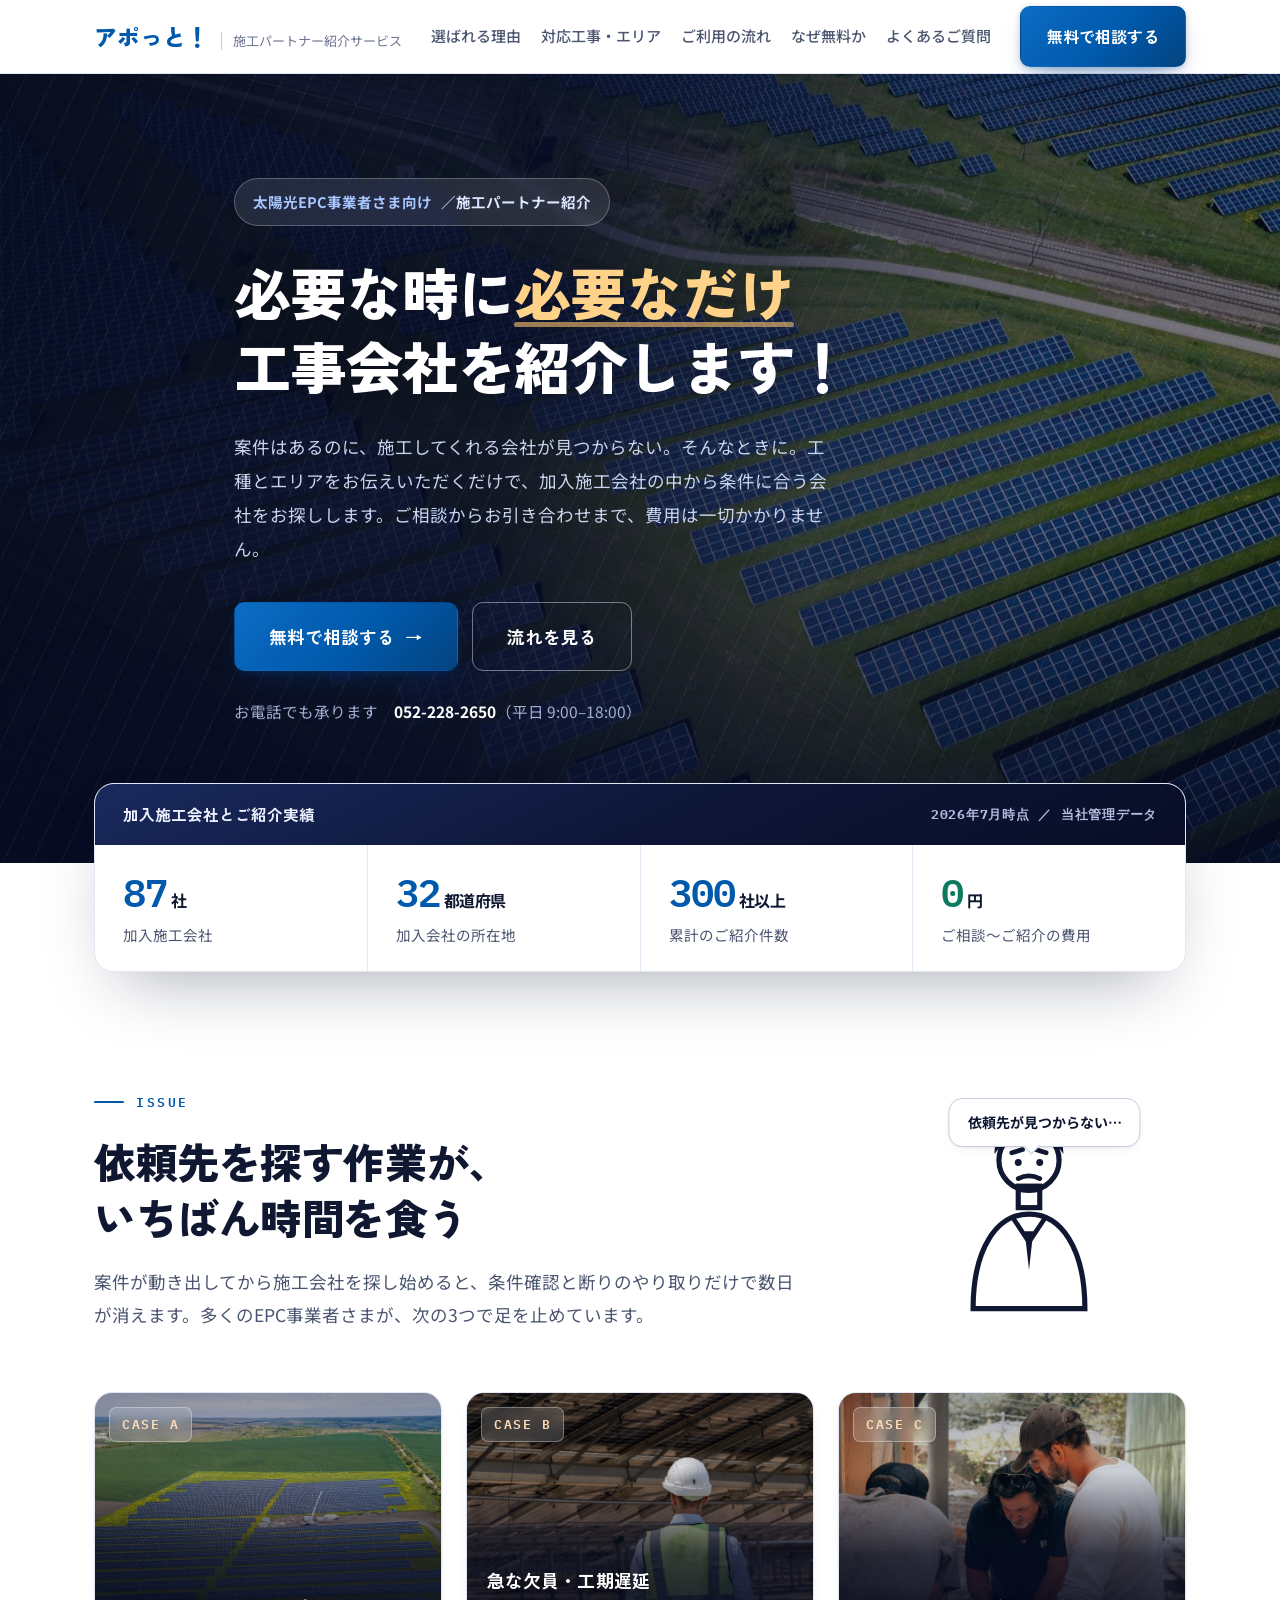
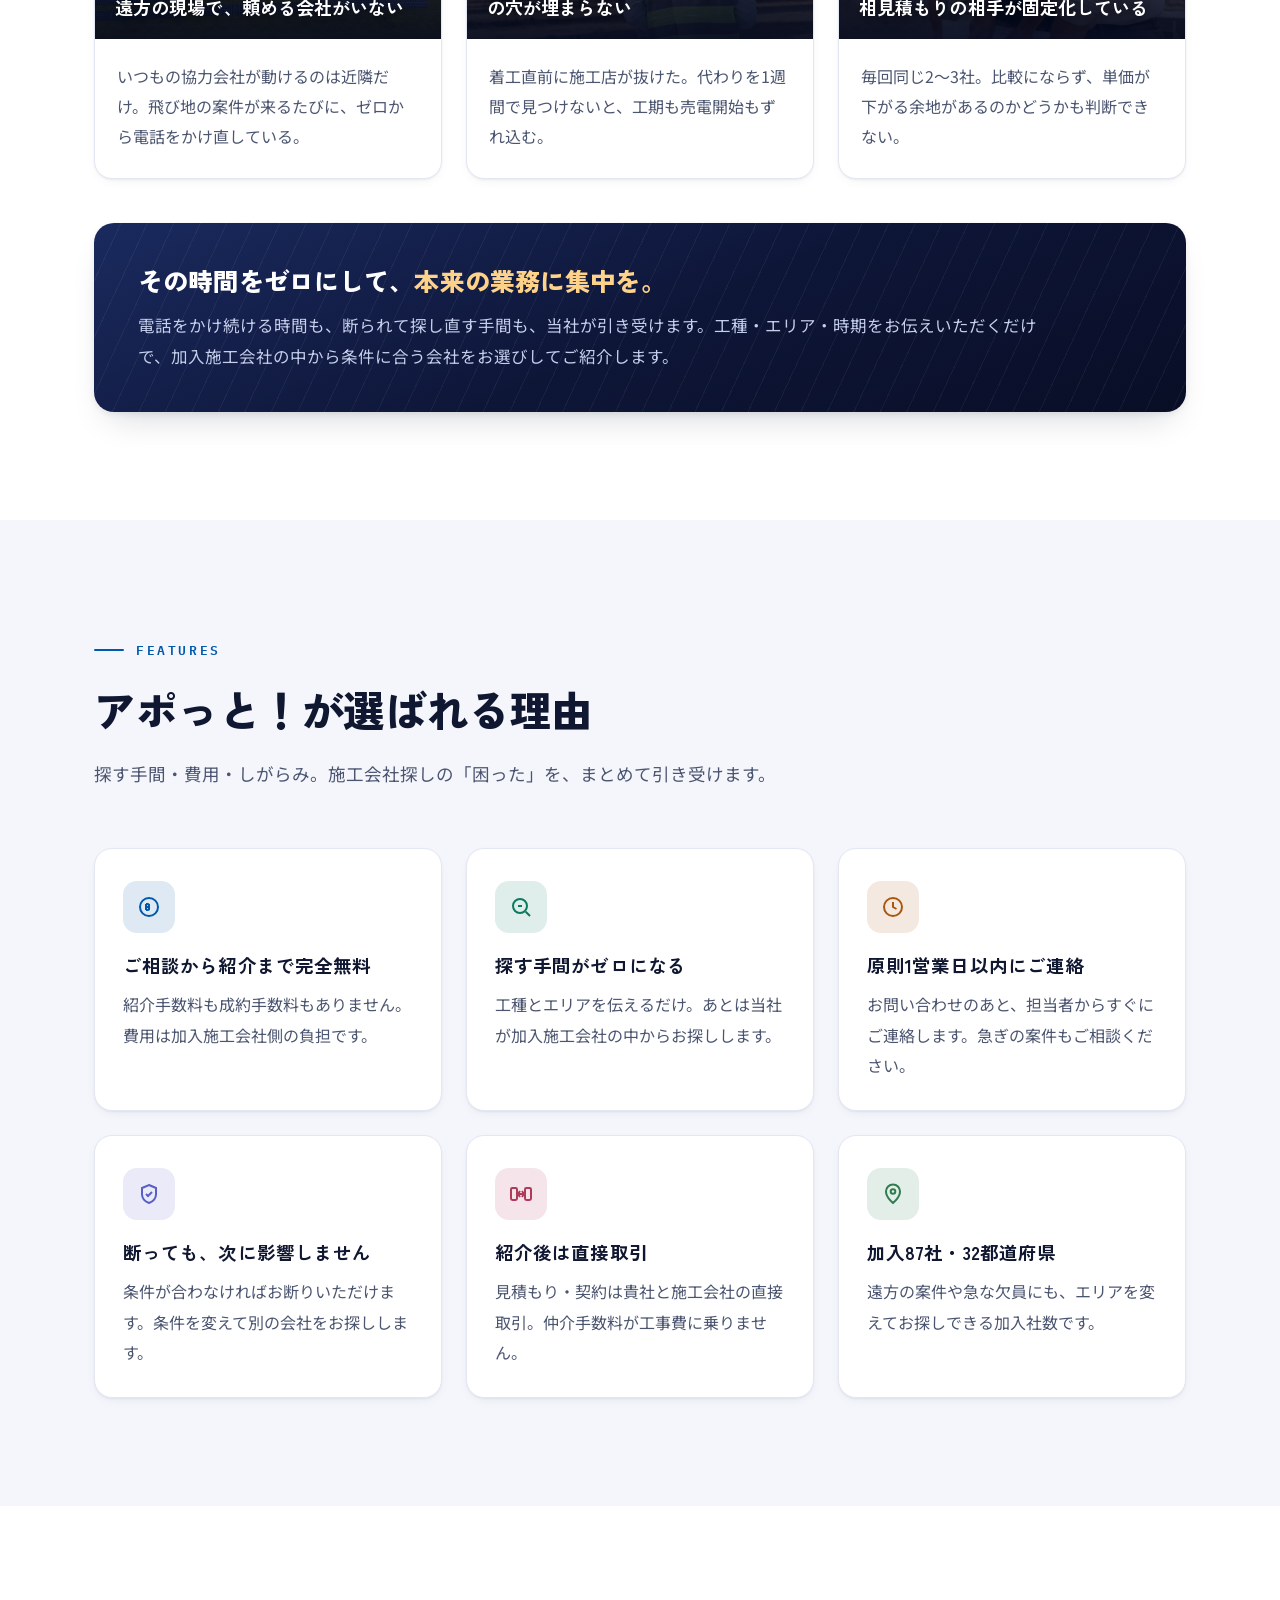
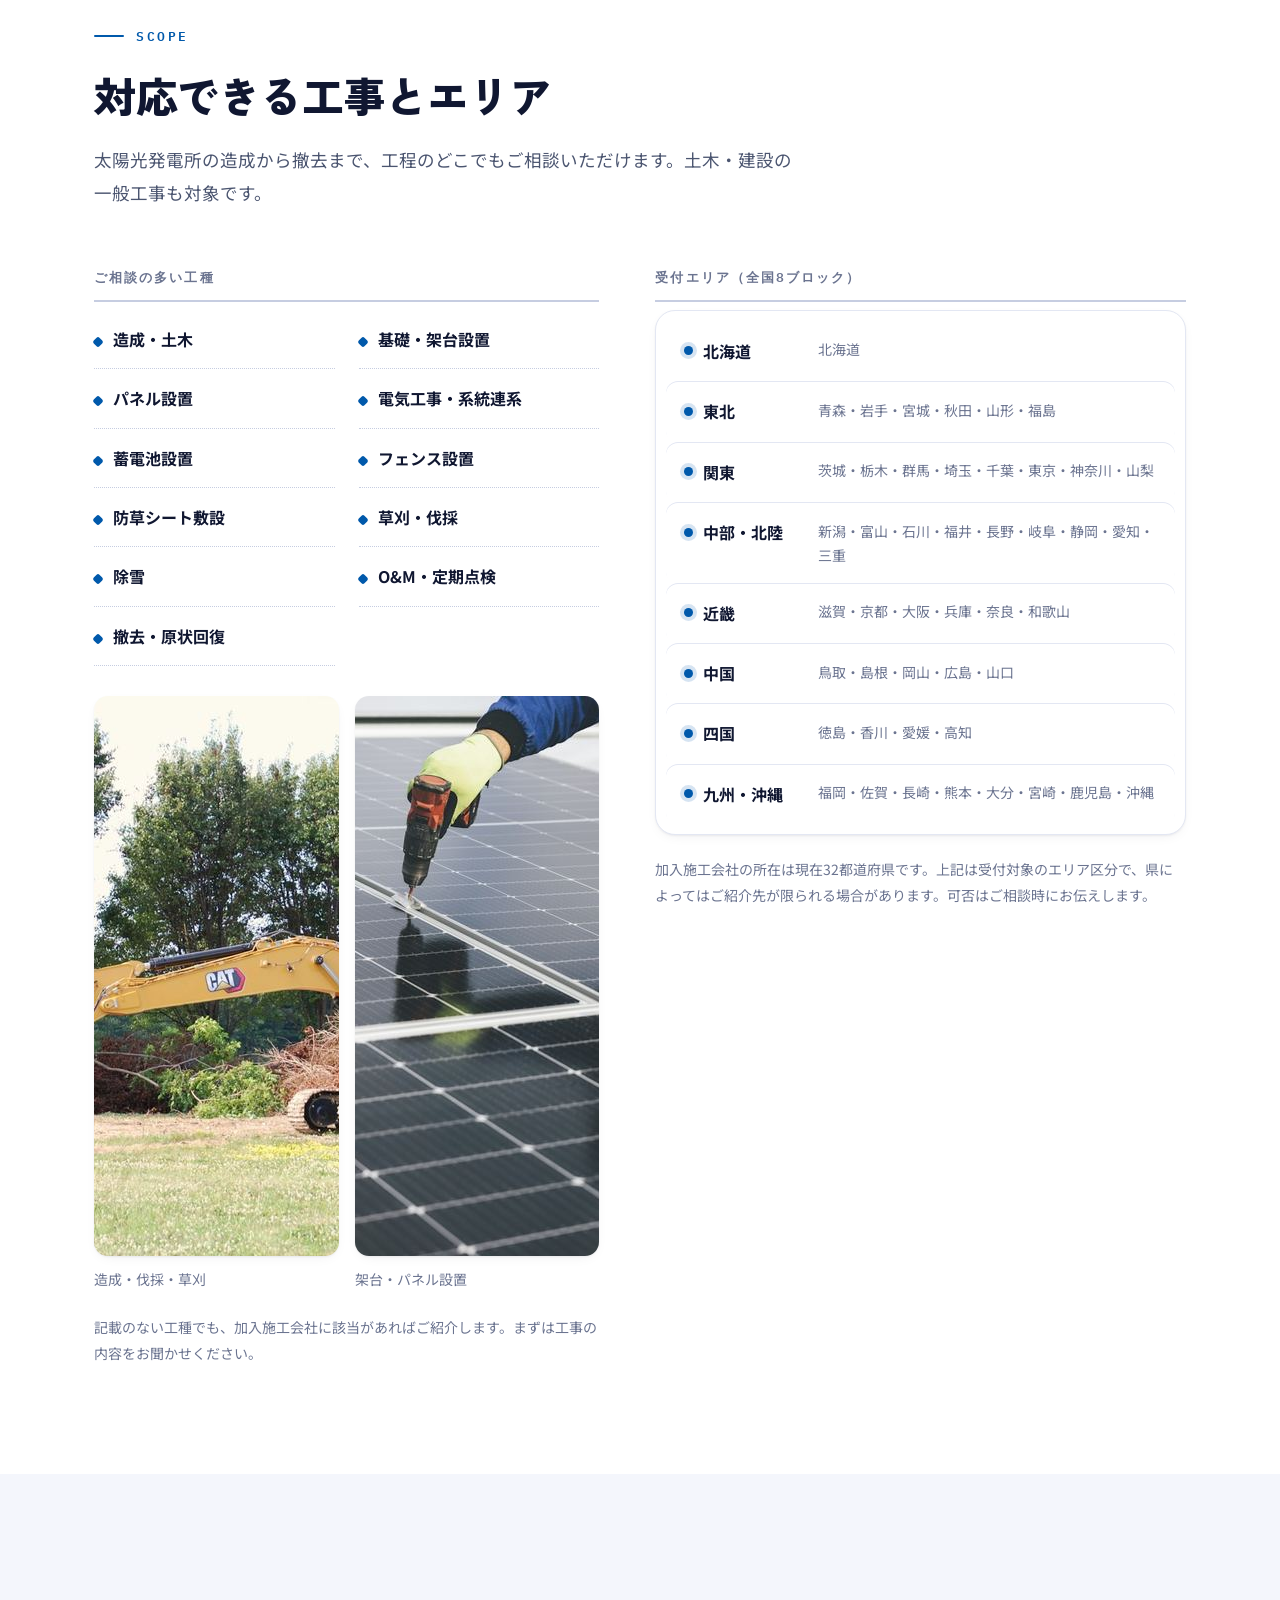
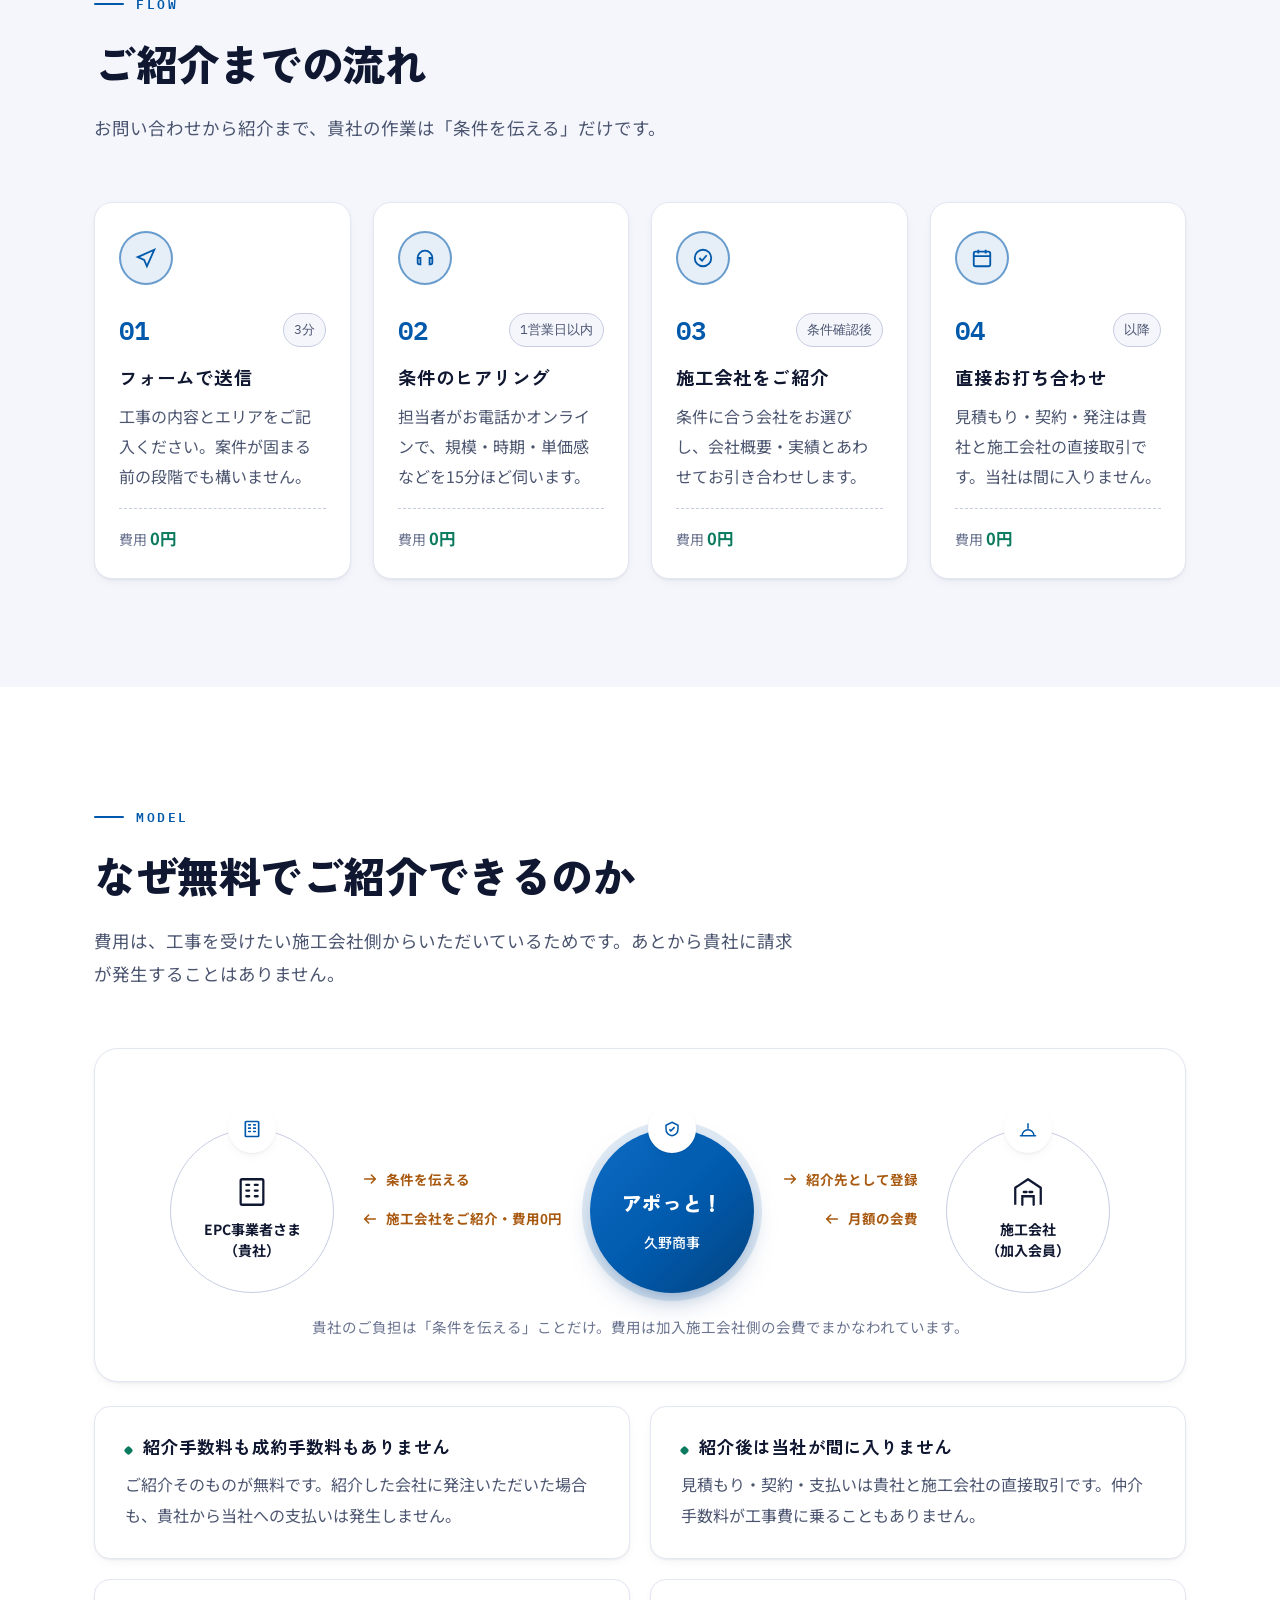
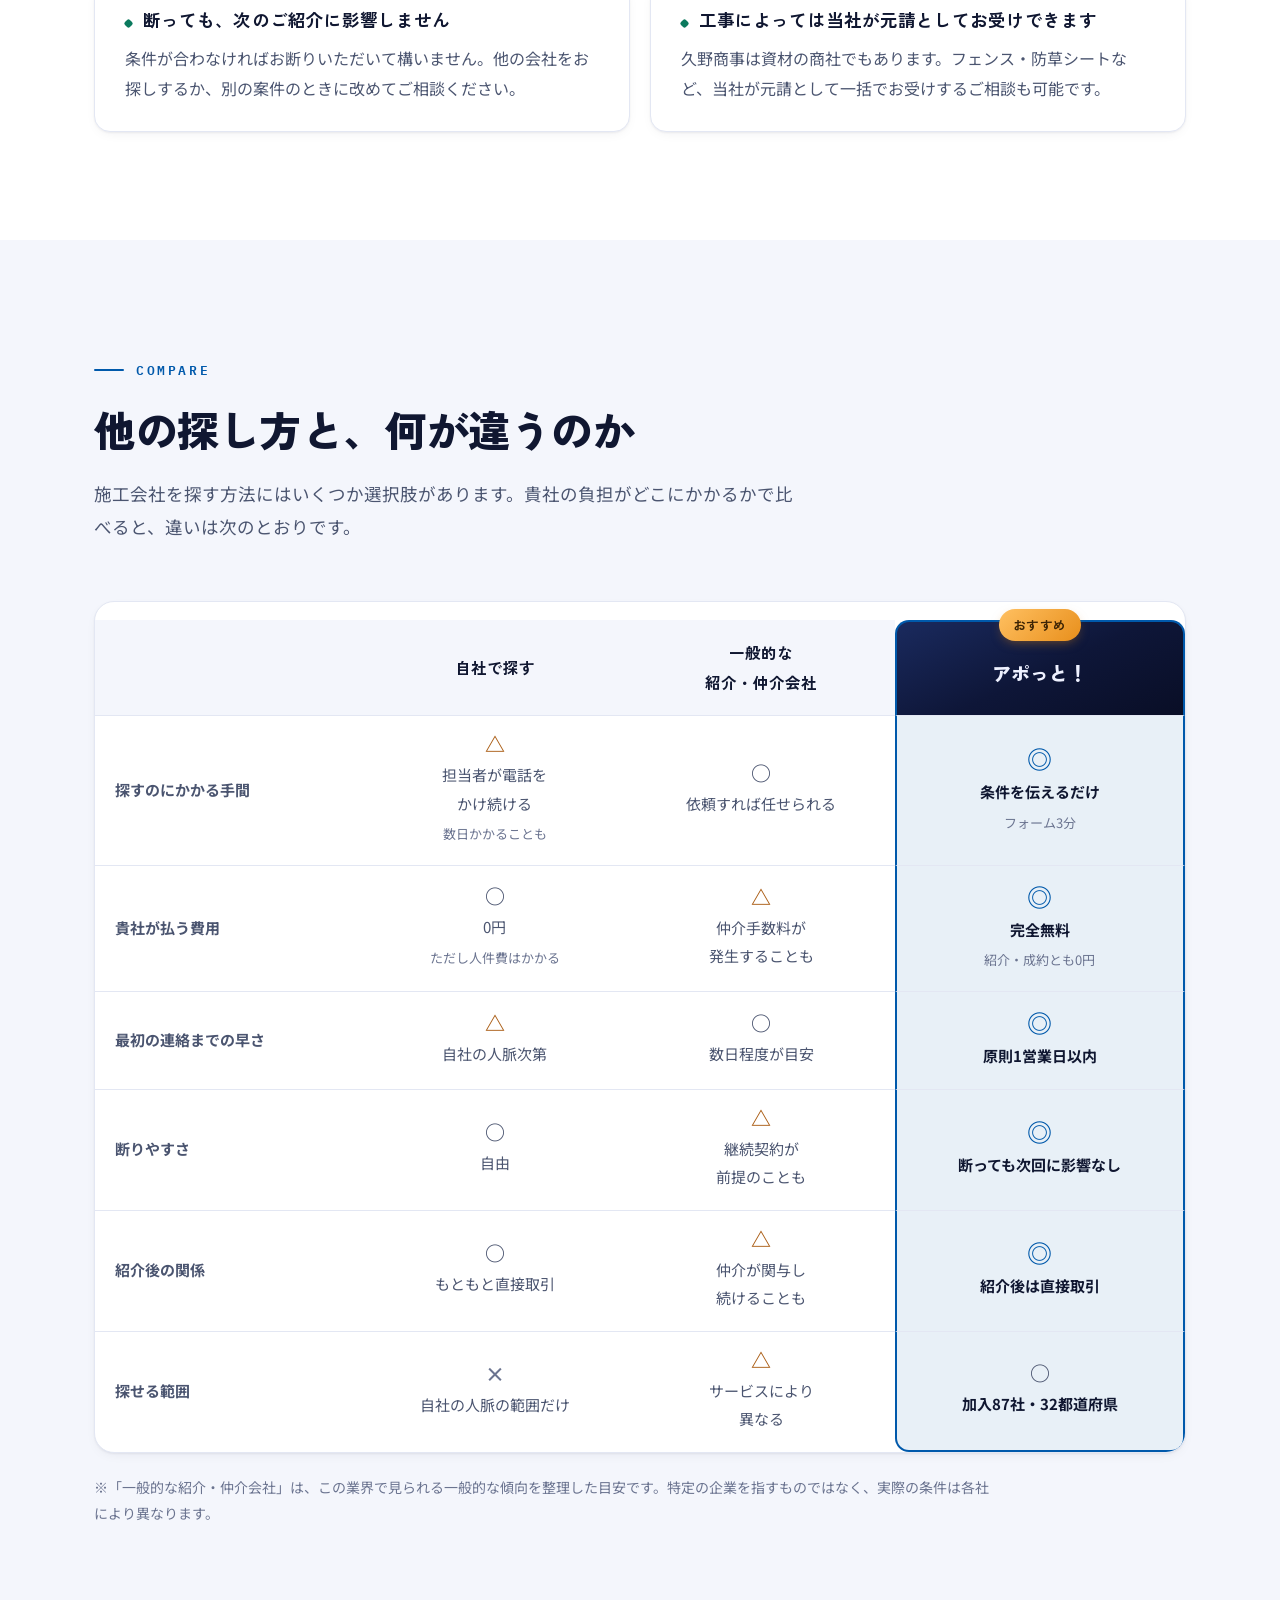
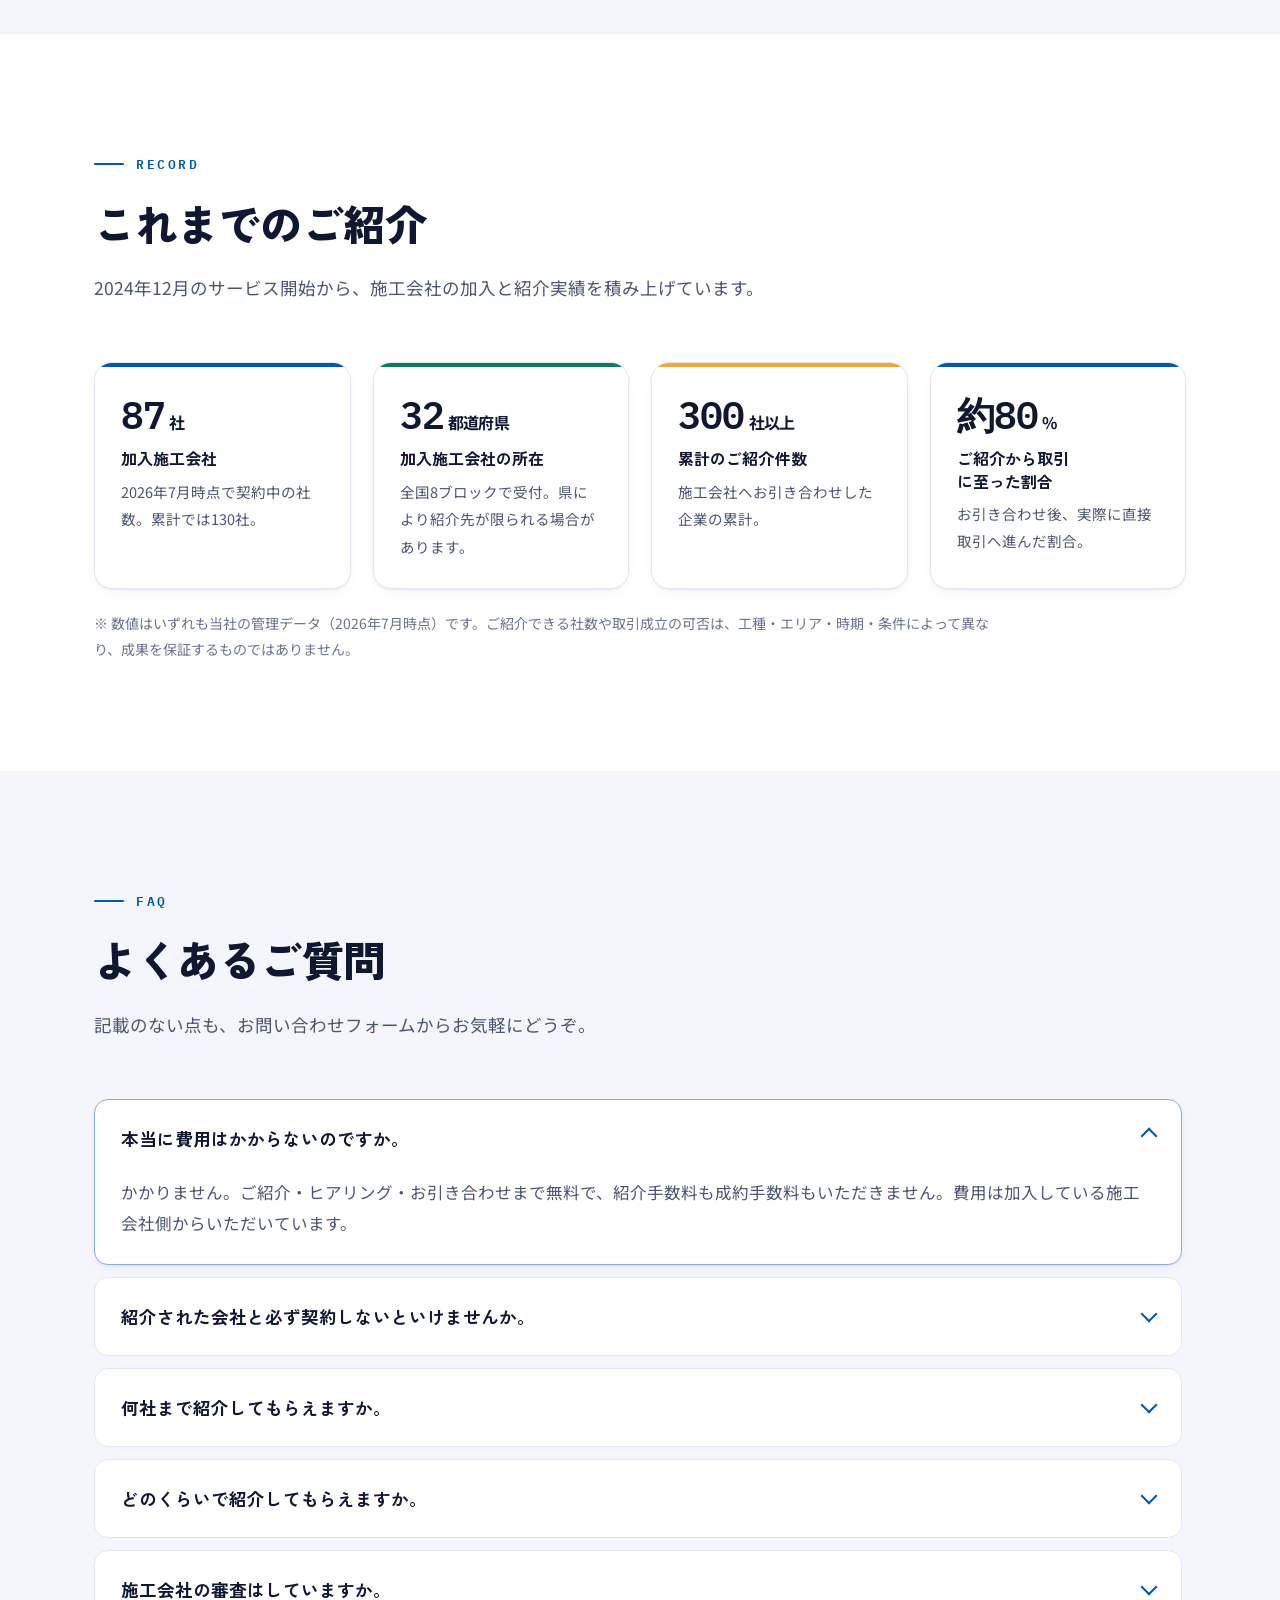
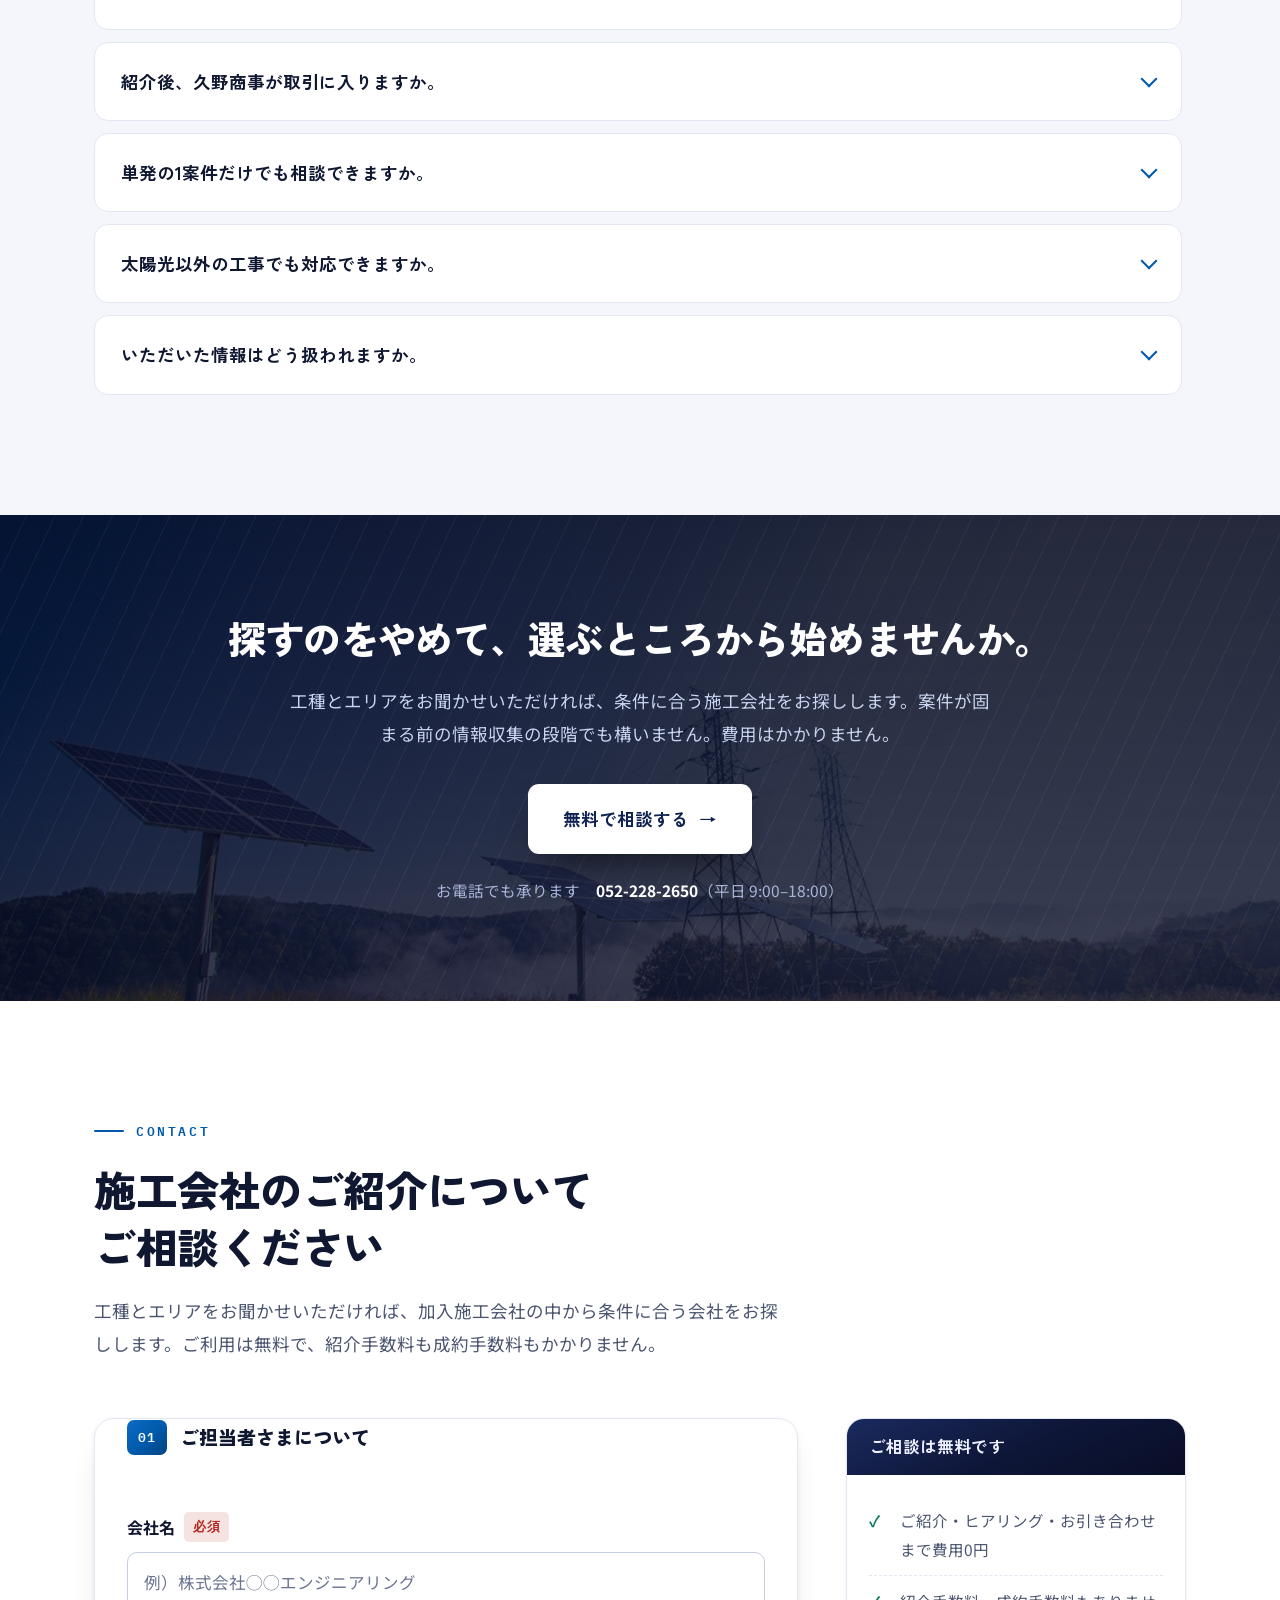
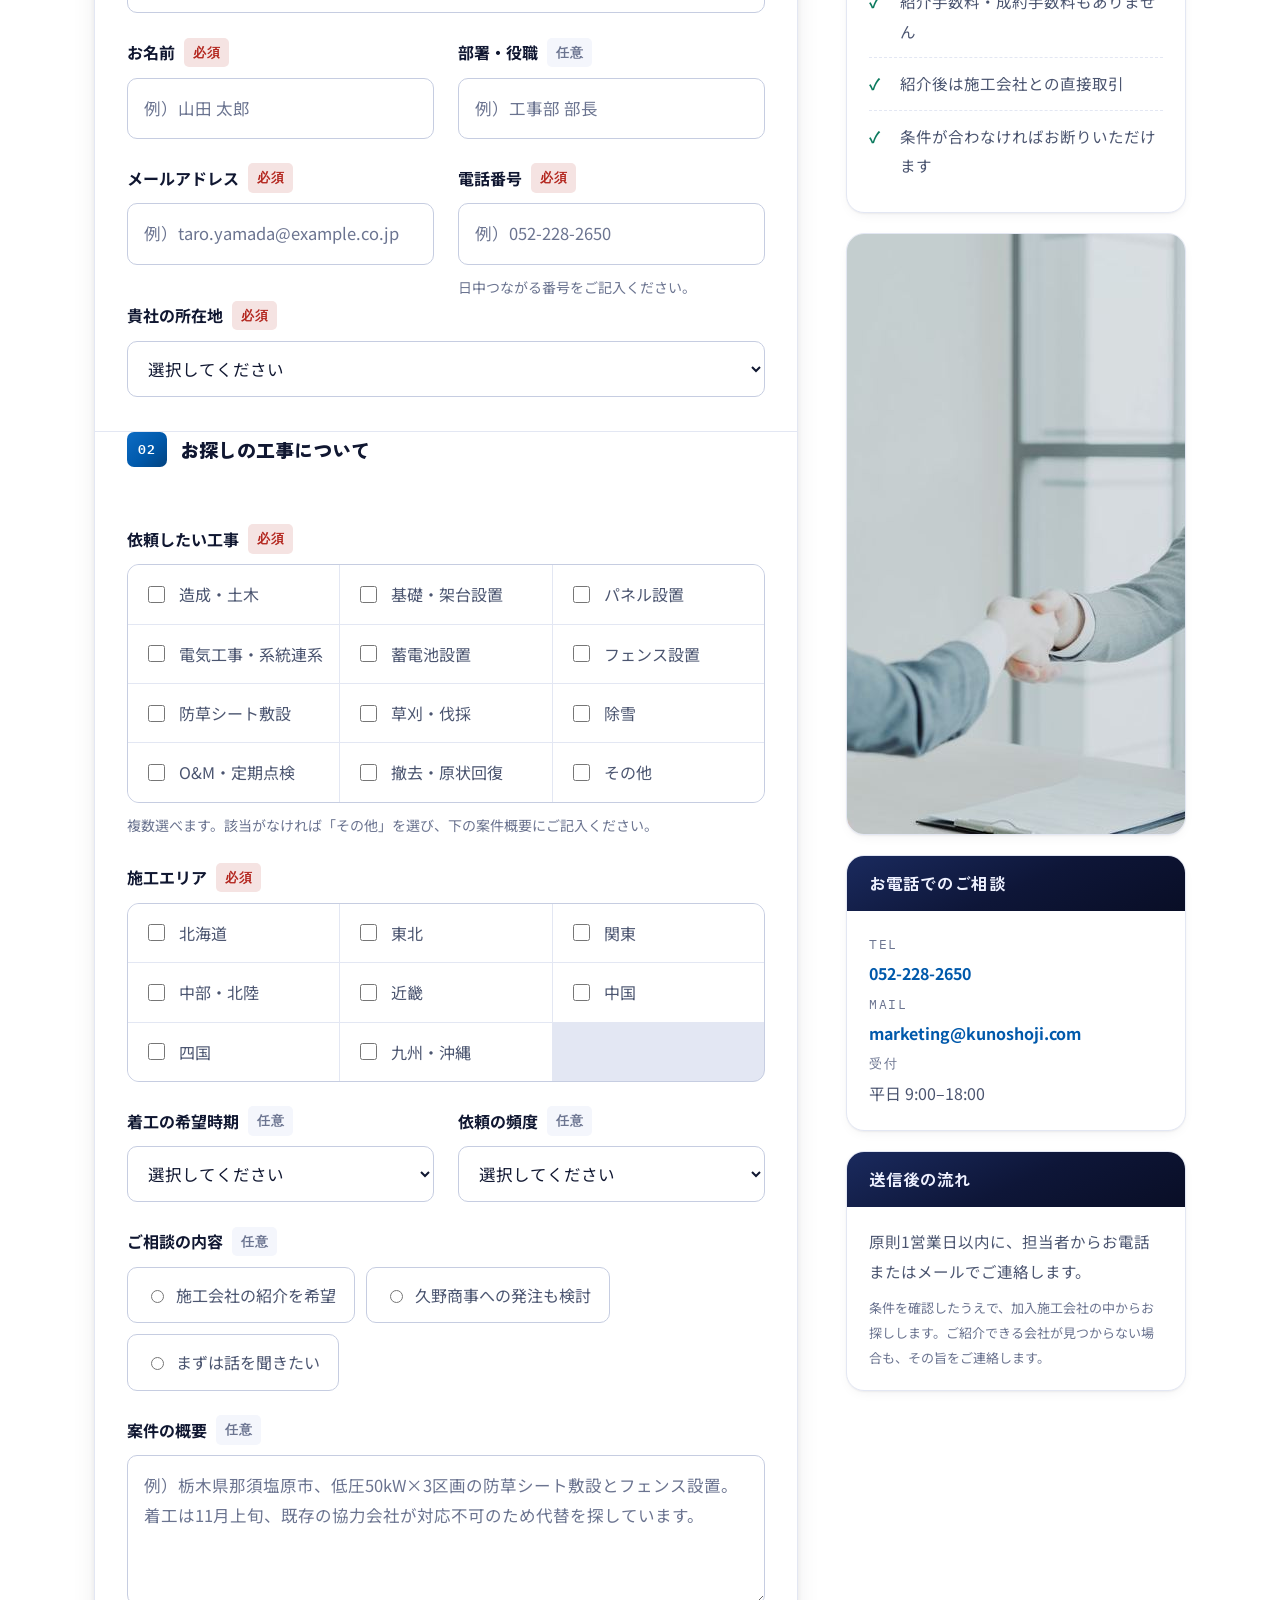
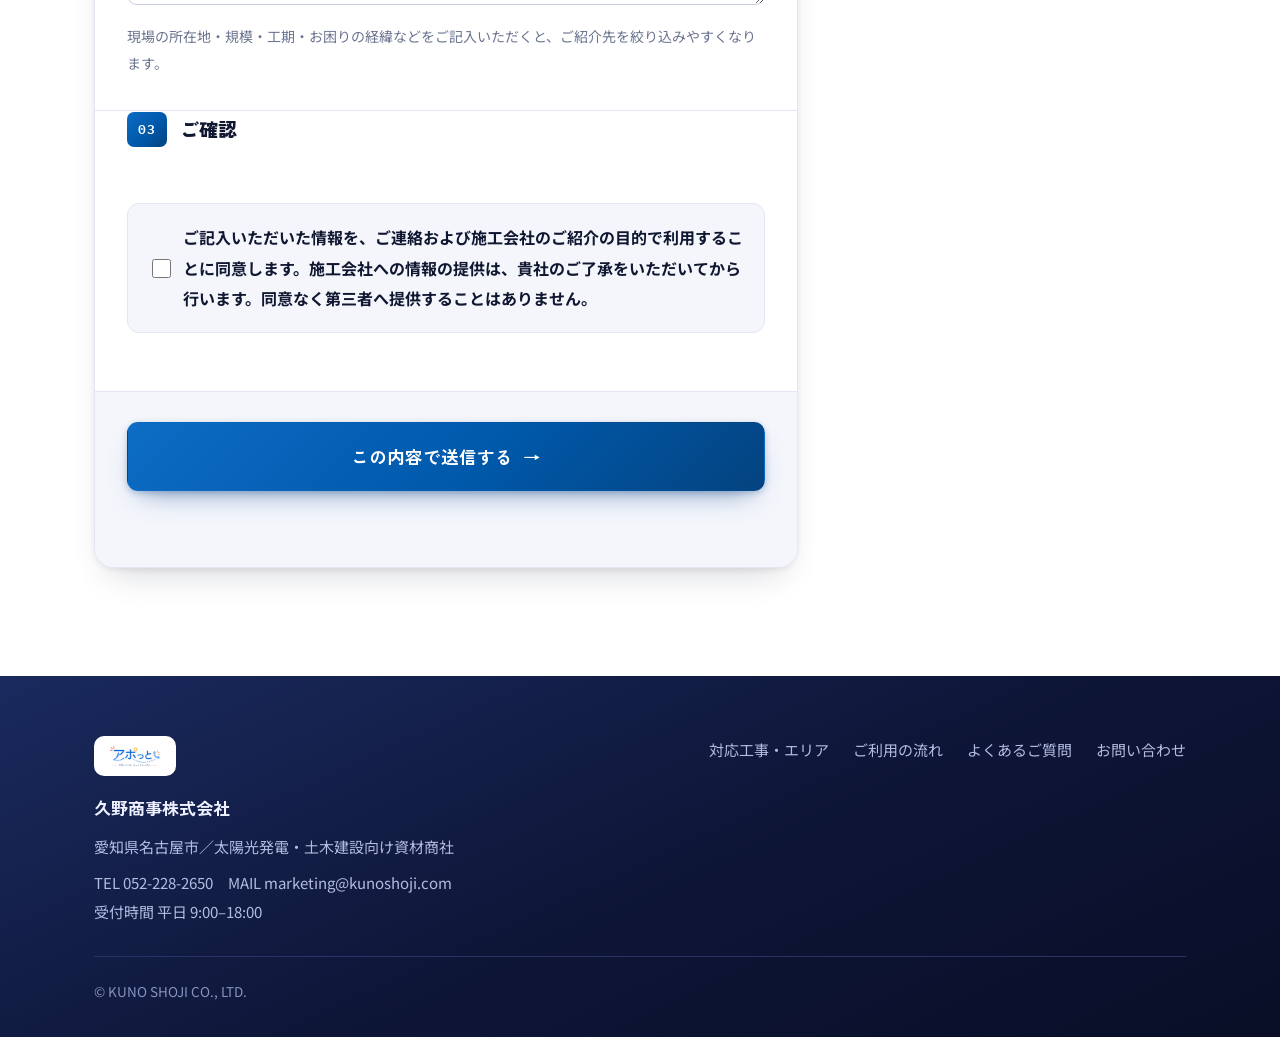
==== commit 492956bc: "LPを更新" ====
--- a/index.html
+++ b/index.html
@@ -13,7 +13,8 @@
 <link rel="preconnect" href="https://fonts.googleapis.com">
 <link rel="preconnect" href="https://fonts.gstatic.com" crossorigin>
 <link href="https://fonts.googleapis.com/css2?family=Zen+Kaku+Gothic+New:wght@700;900&family=Noto+Sans+JP:wght@400;500;700&family=IBM+Plex+Mono:wght@500;600&display=swap" rel="stylesheet">
-<link rel="stylesheet" href="assets/style.css">
+<!-- ?v= はブラウザのキャッシュ対策。style.css / app.js を直したら日付を更新する -->
+<link rel="stylesheet" href="assets/style.css?v=20261028">
 </head>
 <body>
 
@@ -789,7 +790,7 @@
   <a class="btn btn-primary" href="#contact">無料で相談する</a>
 </div>
 
-<script src="assets/config.js"></script>
-<script src="assets/app.js"></script>
+<script src="assets/config.js?v=20261028"></script>
+<script src="assets/app.js?v=20261028"></script>
 </body>
 </html>
--- a/assets/style.css
+++ b/assets/style.css
@@ -269,7 +269,13 @@
 }
 
 .hero-bg { position: absolute; inset: 0; z-index: -1; }
-.hero-bg img { width: 100%; height: 100%; object-fit: cover; object-position: 50% 42%; }
+.hero-bg img {
+  width: 100%; height: 100%; object-fit: cover; object-position: 50% 42%;
+  /* ドローンがゆっくり通過していくような寄り引き */
+  transform: scale(1.06);
+  animation: heroPan 28s ease-in-out infinite alternate;
+  will-change: transform;
+}
 
 /* 写真の上に濃紺を重ねて、白文字が確実に読めるようにする */
 .hero-bg::after {
@@ -279,14 +285,52 @@
     linear-gradient(to top, rgba(6,11,32,.85) 0%, rgba(6,11,32,0) 44%);
 }
 
-/* パネルの列を思わせる細い斜線。ごく薄く */
+/* パネルの列を思わせる細い斜線。ごく薄く、後ろへ流れていく */
 .hero-bg::before {
-  content: ""; position: absolute; inset: 0; z-index: 1;
+  content: ""; position: absolute; inset: -80px; z-index: 1;
   background: repeating-linear-gradient(115deg,
     rgba(255,255,255,.05) 0 1px, transparent 1px 26px);
-}
-
-.hero-inner { position: relative; max-width: 860px; }
+  animation: stripeDrift 14s linear infinite;
+}
+
+/* 陽がパネルの上を移っていくような光の帯。
+   既定を opacity:0 にしてあるので、動きが止まる環境（動きを減らす設定・
+   アニメ非対応・描画が止まった場合）では、ただ見えないだけで済む。
+   明るい帯が左端に出たまま固まることはない。 */
+.hero::before {
+  content: ""; position: absolute;
+  top: -15%; bottom: -15%; left: 0; width: 40%;
+  z-index: 0; pointer-events: none; opacity: 0;
+  background: linear-gradient(100deg,
+    rgba(255,238,198,0) 0%,
+    rgba(255,238,198,.09) 48%,
+    rgba(255,238,198,.13) 56%,
+    rgba(255,238,198,0) 100%);
+  animation: sunSweep 17s ease-in-out infinite;
+}
+
+.hero-inner { position: relative; z-index: 1; max-width: 860px; }
+
+/* ---- 背景の動き ----
+   いずれも transform と opacity だけを動かすので、描画の負担は小さい。
+   動きを減らす設定の人には下の @media で止めている。 */
+@keyframes heroPan {
+  from { transform: scale(1.06) translate3d(0, 0, 0); }
+  to   { transform: scale(1.14) translate3d(-1.5%, -1.2%, 0); }
+}
+
+/* 斜線の周期（26px）ぶんだけ斜めにずらすと、継ぎ目なく繰り返す */
+@keyframes stripeDrift {
+  from { transform: translate3d(0, 0, 0); }
+  to   { transform: translate3d(-23.6px, -11px, 0); }
+}
+
+@keyframes sunSweep {
+  0%   { transform: translate3d(-60%, 0, 0); opacity: 0; }
+  14%  { opacity: 1; }
+  86%  { opacity: 1; }
+  100% { transform: translate3d(190%, 0, 0); opacity: 0; }
+}
 
 .badge {
   display: inline-flex; gap: 9px; align-items: center;
@@ -704,14 +748,22 @@
 .cta-band img {
   position: absolute; inset: 0; width: 100%; height: 100%;
   object-fit: cover; z-index: -2;
-}
+  transform: scale(1.04);
+  animation: heroPan 36s ease-in-out infinite alternate;
+  will-change: transform;
+}
+/* 覆い（止めたまま） */
 .cta-band::before {
   content: ""; position: absolute; inset: 0; z-index: -1;
-  background:
-    linear-gradient(180deg, rgba(6,11,32,.88) 0%, rgba(8,14,40,.80) 100%),
-    repeating-linear-gradient(115deg, rgba(255,255,255,.05) 0 1px, transparent 1px 26px);
-}
-.cta-band .wrap { padding-block: 96px; text-align: center; }
+  background: linear-gradient(180deg, rgba(6,11,32,.88) 0%, rgba(8,14,40,.80) 100%);
+}
+/* 斜線（ヒーローよりゆっくり流す） */
+.cta-band::after {
+  content: ""; position: absolute; inset: -80px; z-index: -1;
+  background: repeating-linear-gradient(115deg, rgba(255,255,255,.05) 0 1px, transparent 1px 26px);
+  animation: stripeDrift 22s linear infinite;
+}
+.cta-band .wrap { position: relative; padding-block: 96px; text-align: center; }
 .cta-band h2 {
   color: #fff; font-size: clamp(25px, 3.5vw, 38px); font-weight: 900; letter-spacing: -.015em;
 }
@@ -953,9 +1005,12 @@
 @media (prefers-reduced-motion: reduce) {
   html { scroll-behavior: auto; }
   *, *::before, *::after {
-    animation-duration: .001ms !important;
+    /* 途中の状態で止まらないよう、動きそのものを無くす。
+       写真は scale(1.06) の静止状態、斜線と光の帯は初期位置に戻る */
+    animation: none !important;
     transition-duration: .001ms !important;
   }
+  .hero::before { opacity: 0; }
 }
 
 @media print {
